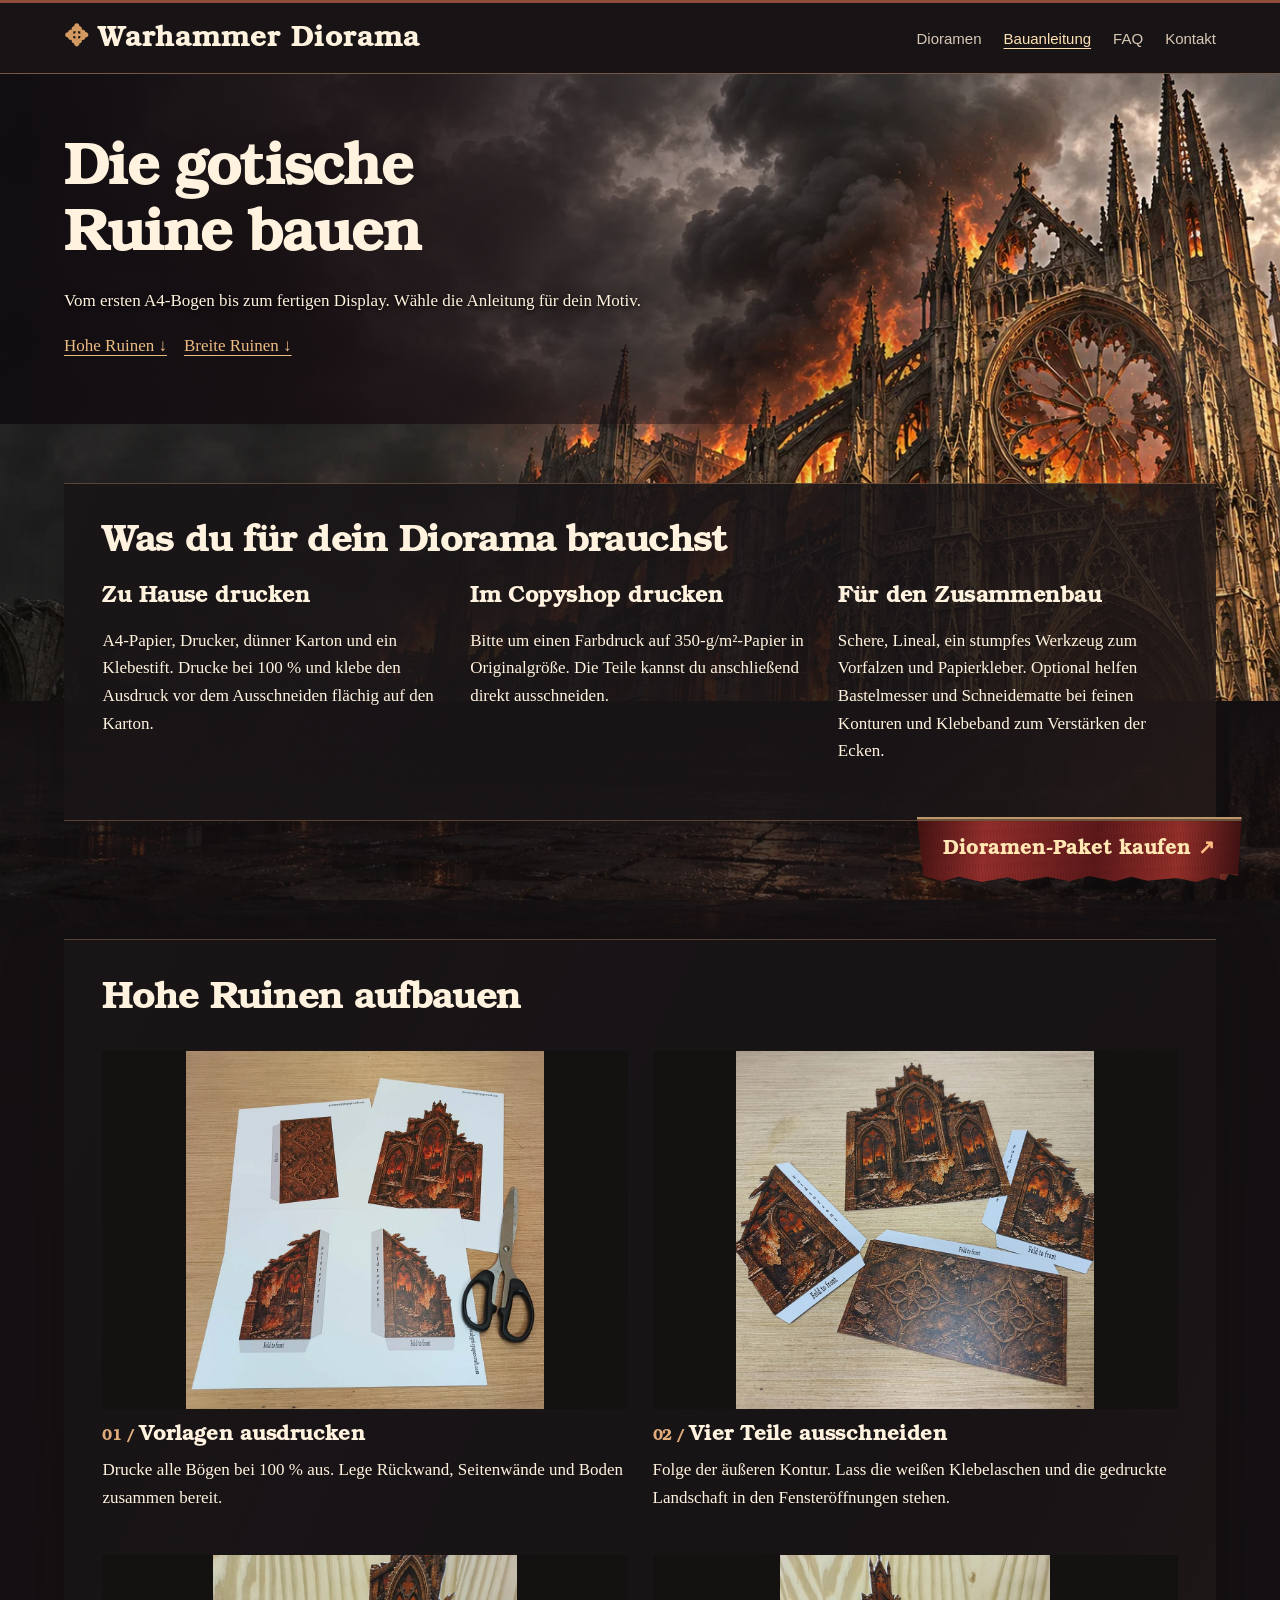
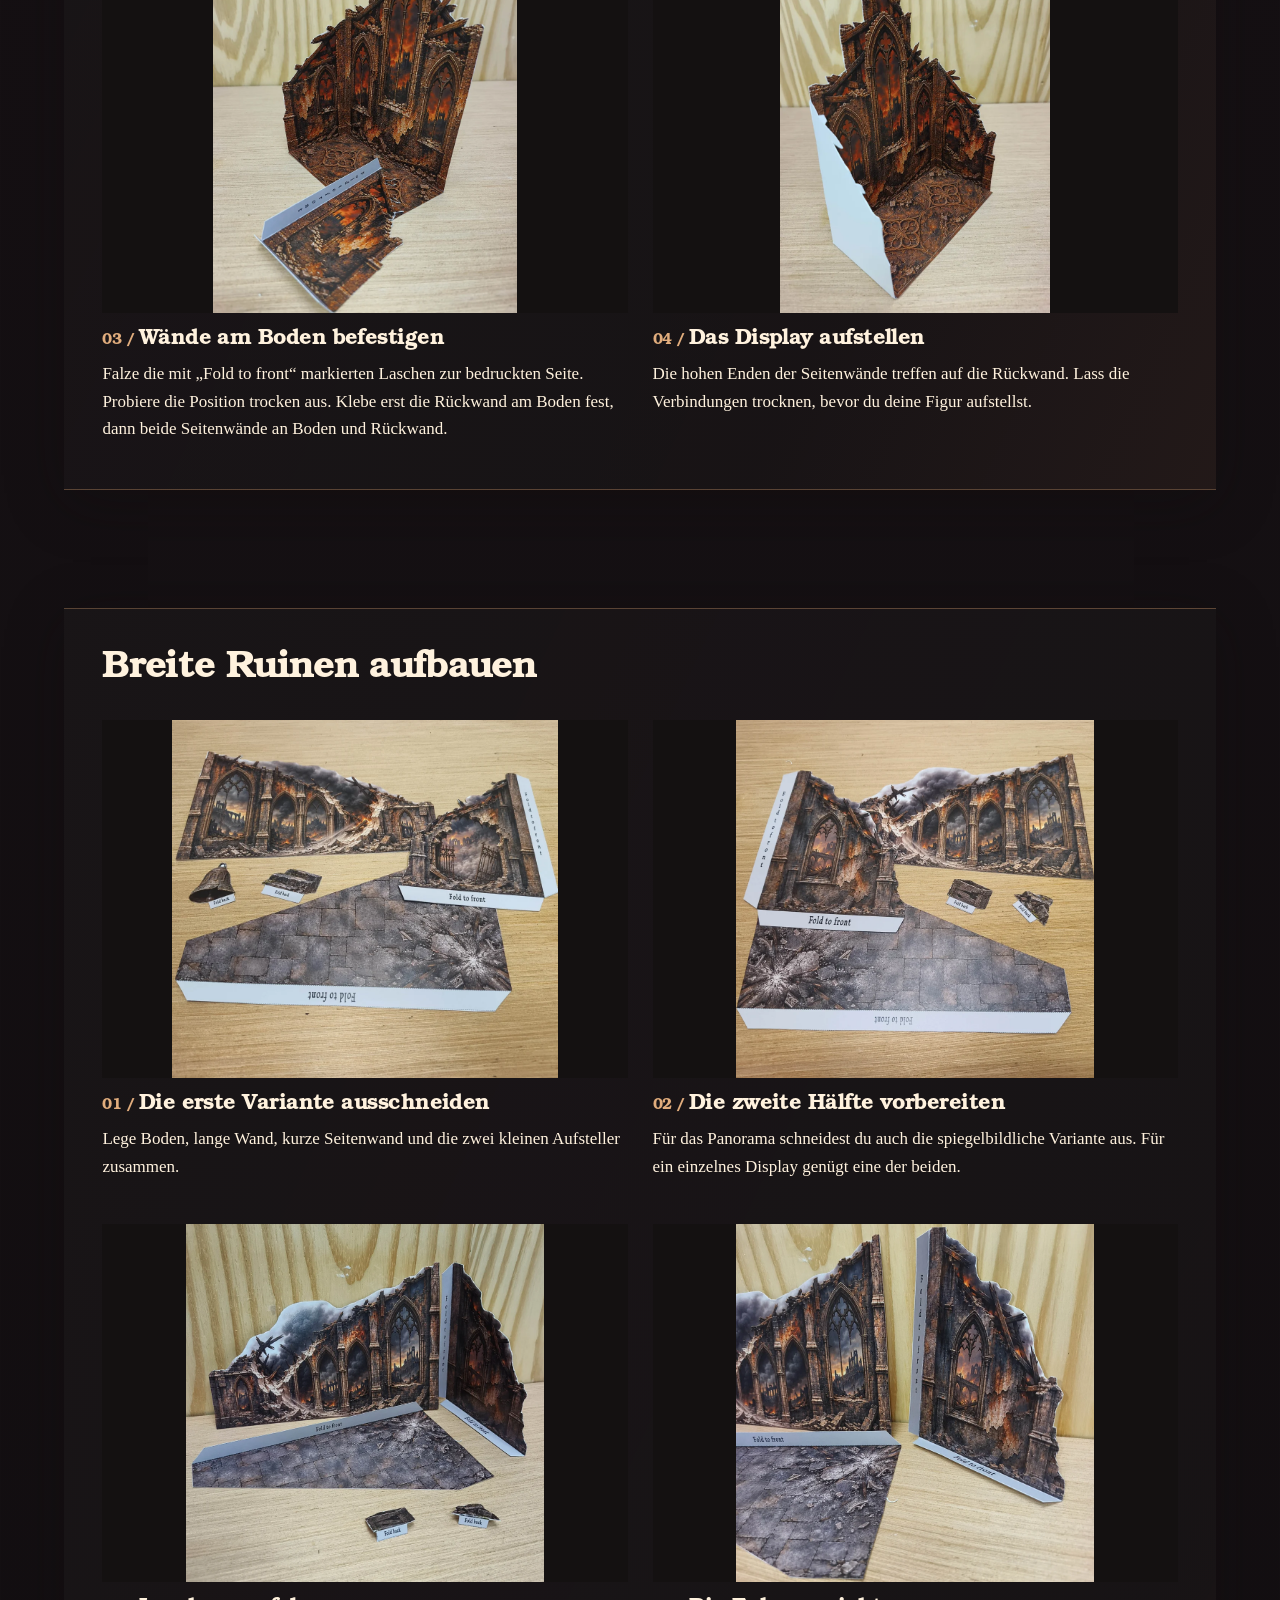
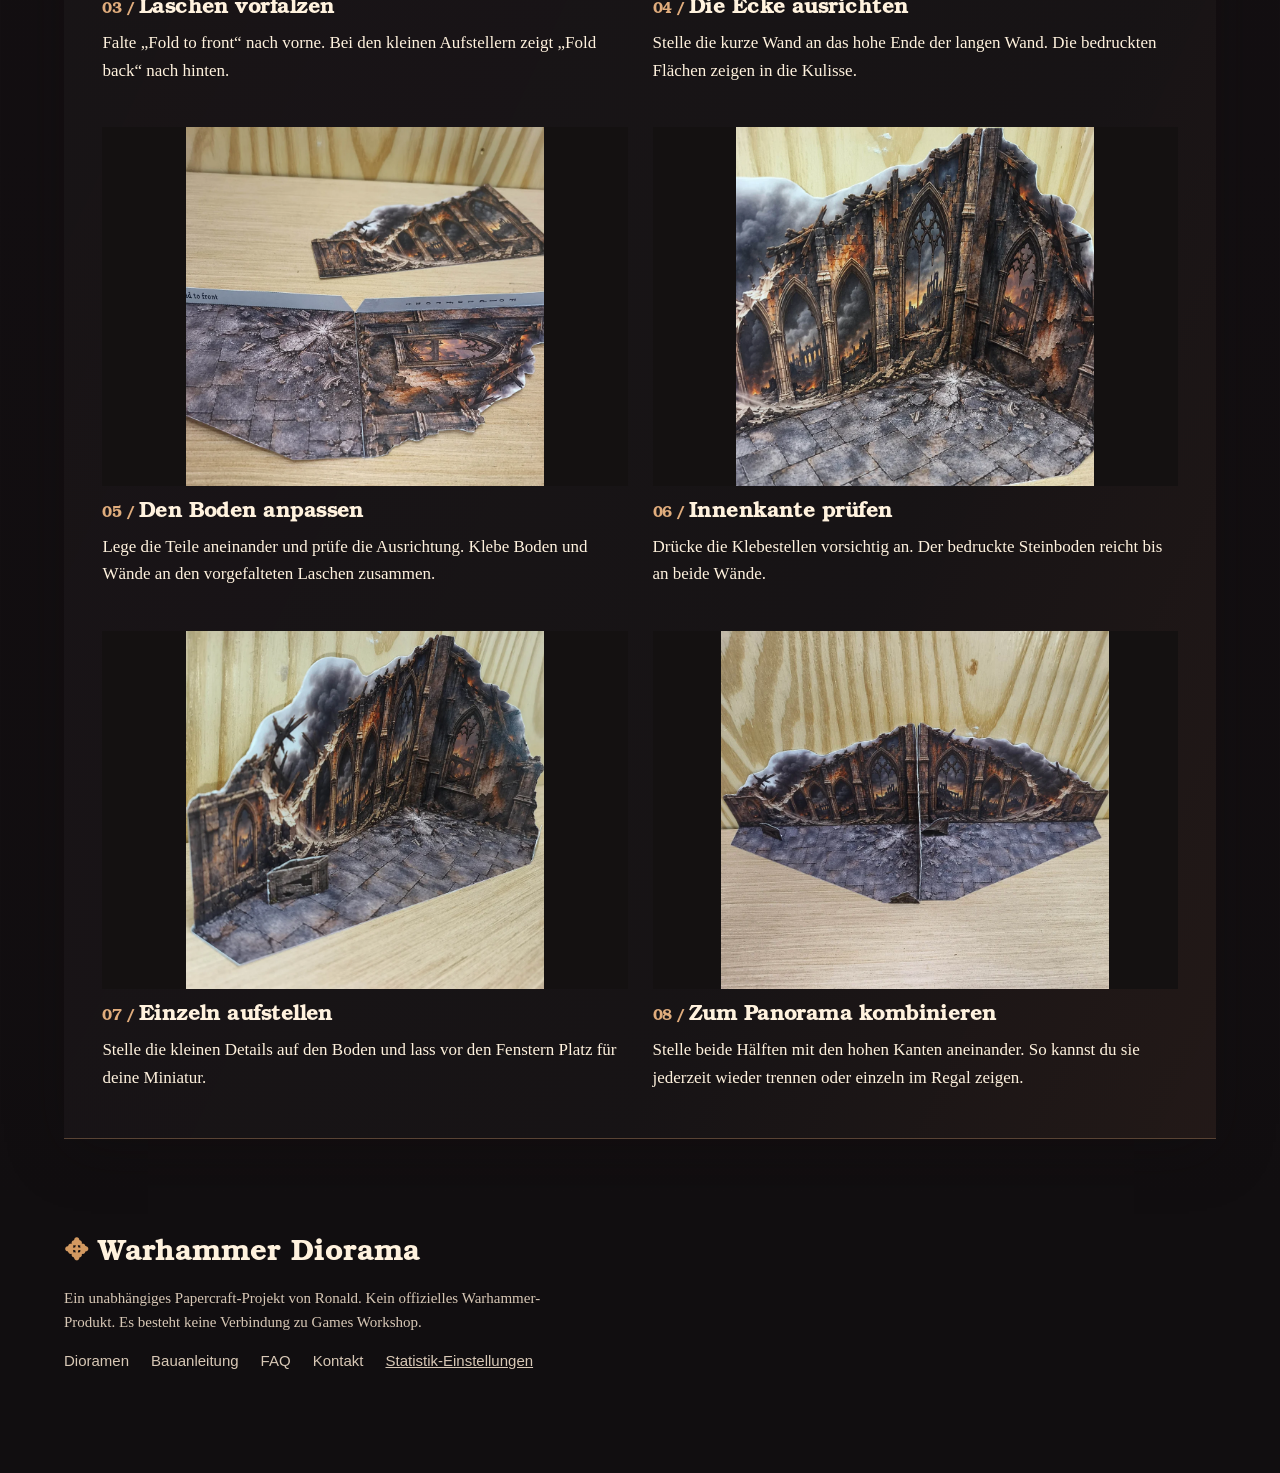
==== diorama-zum-ausdrucken/index.html @ 9a76b2b9 "Add files via upload" ====
<!doctype html><html lang="de"><head><meta charset="utf-8"><meta name="viewport" content="width=device-width, initial-scale=1"><title>Diorama zum Ausdrucken – Bauanleitung für gotische Ruinen</title><meta name="description" content="Mit Fotos vom A4-Ausdruck zur fertigen gotischen Papierkulisse."><meta name="theme-color" content="#171213"><link rel="icon" href="../assets/rose.svg"><link rel="stylesheet" href="../assets/style.css"><script src="../assets/site.js" defer></script></head><body><a class="skip" href="#inhalt">Zum Inhalt</a><header><div class="bar"><a class="brand" href="../index.html"><span class="sigil" aria-hidden="true">✥</span> Warhammer Diorama</a><nav aria-label="Hauptnavigation"><a href="../index.html" >Dioramen</a><a href="../diorama-zum-ausdrucken/index.html" aria-current="page">Bauanleitung</a><a href="../faq.html" >FAQ</a><a href="../kontakt.html" >Kontakt</a></nav></div></header><main id="inhalt"><section class="hero sub"><div class="inner"><div class="lead"><h1>Die gotische Ruine bauen</h1><p>Vom ersten A4-Bogen bis zum fertigen Display. Wähle die Anleitung für dein Motiv.</p><a href="#hoch">Hohe Ruinen ↓</a>　<a href="#breit">Breite Ruinen ↓</a></div></div></section><section class="zone nave" data-depth><div class="inner"><h2>Was du für dein Diorama brauchst</h2><div class="materials"><div><h3>Zu Hause drucken</h3><p>A4-Papier, Drucker, dünner Karton und ein Klebestift. Drucke bei 100 % und klebe den Ausdruck vor dem Ausschneiden flächig auf den Karton.</p></div><div><h3>Im Copyshop drucken</h3><p>Bitte um einen Farbdruck auf 350-g/m²-Papier in Originalgröße. Die Teile kannst du anschließend direkt ausschneiden.</p></div><div><h3>Für den Zusammenbau</h3><p>Schere, Lineal, ein stumpfes Werkzeug zum Vorfalzen und Papierkleber. Optional helfen Bastelmesser und Schneidematte bei feinen Konturen und Klebeband zum Verstärken der Ecken.</p></div></div></div></section><section class="zone stone"><div class="inner"><div id="hoch"><h2>Hohe Ruinen aufbauen</h2><ol class="steps"><li><figure><img class="" loading="lazy" decoding="async" width="1000" height="1000" src="../assets/hoch-1.webp" alt="A4-Bögen mit drei Wandteilen, Boden und Schere"><figcaption><h3>Vorlagen ausdrucken</h3><p>Drucke alle Bögen bei 100 % aus. Lege Rückwand, Seitenwände und Boden zusammen bereit.</p></figcaption></figure></li><li><figure><img class="" loading="lazy" decoding="async" width="1000" height="1000" src="../assets/hoch-2.webp" alt="Ausgeschnittene Rückwand, zwei Seitenwände und Boden mit Laschen"><figcaption><h3>Vier Teile ausschneiden</h3><p>Folge der äußeren Kontur. Lass die weißen Klebelaschen und die gedruckte Landschaft in den Fensteröffnungen stehen.</p></figcaption></figure></li><li><figure><img class="" loading="lazy" decoding="async" width="850" height="1000" src="../assets/hoch-3.webp" alt="Erste Seitenwand steht, die zweite liegt mit gefalteter Lasche bereit"><figcaption><h3>Wände am Boden befestigen</h3><p>Falze die mit „Fold to front“ markierten Laschen zur bedruckten Seite. Probiere die Position trocken aus. Klebe erst die Rückwand am Boden fest, dann beide Seitenwände an Boden und Rückwand.</p></figcaption></figure></li><li><figure><img class="" loading="lazy" decoding="async" width="752" height="1000" src="../assets/hoch-4.webp" alt="Fertige Kathedralruine mit zwei Seitenwänden und gemustertem Boden"><figcaption><h3>Das Display aufstellen</h3><p>Die hohen Enden der Seitenwände treffen auf die Rückwand. Lass die Verbindungen trocknen, bevor du deine Figur aufstellst.</p></figcaption></figure></li></ol></div></div></section><section class="zone crypt"><div class="inner"><div id="breit"><h2>Breite Ruinen aufbauen</h2><ol class="steps"><li><figure><img class="" loading="lazy" decoding="async" width="1020" height="948" src="../assets/panorama-1.webp" alt="Ausgeschnittene Teile mit Glocke und Trümmerstück"><figcaption><h3>Die erste Variante ausschneiden</h3><p>Lege Boden, lange Wand, kurze Seitenwand und die zwei kleinen Aufsteller zusammen.</p></figcaption></figure></li><li><figure><img class="" loading="lazy" decoding="async" width="1000" height="1000" src="../assets/panorama-2.webp" alt="Spiegelbildliche Wandteile mit Kiste und Schutt"><figcaption><h3>Die zweite Hälfte vorbereiten</h3><p>Für das Panorama schneidest du auch die spiegelbildliche Variante aus. Für ein einzelnes Display genügt eine der beiden.</p></figcaption></figure></li><li><figure><img class="" loading="lazy" decoding="async" width="1000" height="1000" src="../assets/panorama-3.webp" alt="Ausgelegte Teile mit gefalteten Laschen"><figcaption><h3>Laschen vorfalzen</h3><p>Falte „Fold to front“ nach vorne. Bei den kleinen Aufstellern zeigt „Fold back“ nach hinten.</p></figcaption></figure></li><li><figure><img class="" loading="lazy" decoding="async" width="1000" height="1000" src="../assets/panorama-4.webp" alt="Seitenwand mit seitlicher und unterer Klebelasche"><figcaption><h3>Die Ecke ausrichten</h3><p>Stelle die kurze Wand an das hohe Ende der langen Wand. Die bedruckten Flächen zeigen in die Kulisse.</p></figcaption></figure></li><li><figure><img class="" loading="lazy" decoding="async" width="1000" height="1000" src="../assets/panorama-5.webp" alt="Boden und Wand flach mit vorgefalteten Klebelaschen"><figcaption><h3>Den Boden anpassen</h3><p>Lege die Teile aneinander und prüfe die Ausrichtung. Klebe Boden und Wände an den vorgefalteten Laschen zusammen.</p></figcaption></figure></li><li><figure><img class="" loading="lazy" decoding="async" width="1000" height="1000" src="../assets/panorama-6.webp" alt="Detailansicht der verklebten Innenecke"><figcaption><h3>Innenkante prüfen</h3><p>Drücke die Klebestellen vorsichtig an. Der bedruckte Steinboden reicht bis an beide Wände.</p></figcaption></figure></li><li><figure><img class="" loading="lazy" decoding="async" width="1000" height="1000" src="../assets/panorama-7.webp" alt="Einzelne breite Ruine mit Kiste im Vordergrund"><figcaption><h3>Einzeln aufstellen</h3><p>Stelle die kleinen Details auf den Boden und lass vor den Fenstern Platz für deine Miniatur.</p></figcaption></figure></li><li><figure><img class="" loading="lazy" decoding="async" width="1020" height="944" src="../assets/panorama-8.webp" alt="Zwei breite Hälften bilden ein durchgehendes Panorama"><figcaption><h3>Zum Panorama kombinieren</h3><p>Stelle beide Hälften mit den hohen Kanten aneinander. So kannst du sie jederzeit wieder trennen oder einzeln im Regal zeigen.</p></figcaption></figure></li></ol></div></div></section></main><footer><div class="inner"><div class="footername"><span class="sigil" aria-hidden="true">✥</span> Warhammer Diorama</div><p>Ein unabhängiges Papercraft-Projekt von Ronald. Kein offizielles Warhammer-Produkt. Es besteht keine Verbindung zu Games Workshop.</p><nav aria-label="Service"><a href="../index.html" >Dioramen</a><a href="../diorama-zum-ausdrucken/index.html" aria-current="page">Bauanleitung</a><a href="../faq.html" >FAQ</a><a href="../kontakt.html" >Kontakt</a><button type="button" data-consent-open>Statistik-Einstellungen</button></nav></div></footer><a class="pennant" href="../index.html#paket">Dioramen-Paket kaufen <span aria-hidden="true">↗</span></a><dialog id="consent"><h2>Statistik-Einstellungen</h2><p>Darf Google Analytics Seitenaufrufe und Klicks messen? Du kannst deine Wahl jederzeit ändern.</p><button data-choice="no">Ablehnen</button> <button data-choice="yes">Statistik erlauben</button></dialog></body></html>
---- assets/style.css ----
@font-face{font-family:Bookman;src:url(bookman.woff) format("woff");font-weight:600;font-display:swap}
:root{color-scheme:dark;--ink:#fff2de;--muted:#d8c8b6;--gold:#ebbc82;--line:#8d664c}
*{box-sizing:border-box}html{background:#100e0e;scroll-padding:24px}body{margin:0;background:#100e0e;color:var(--ink);font:17px/1.63 Georgia,serif}p{max-width:68ch}a{color:var(--gold);text-underline-offset:4px}button,input,textarea,select{font:inherit}button,summary,select{cursor:pointer}a:focus-visible,button:focus-visible,summary:focus-visible,input:focus-visible,textarea:focus-visible,select:focus-visible{outline:3px solid #ffd5a2;outline-offset:3px}.skip{position:absolute;left:-200vw}.skip:focus{z-index:20;left:8px;background:black}header{background:#181415;border-top:3px solid #8d4d39;border-bottom:1px solid #775844}.bar,.inner{width:min(1280px,90%);margin:auto}.bar{min-height:70px;display:flex;align-items:center;justify-content:space-between;gap:10px}.brand,.footername{font:600 clamp(20px,2.3vw,30px) Bookman,Georgia,serif;color:var(--ink);text-decoration:none}.sigil{color:#d29961}.bar nav,footer nav{display:flex;flex-wrap:wrap;gap:22px}.bar nav a,footer nav a,footer nav button{font:15px/1.4 Arial,sans-serif;text-decoration:none;color:var(--muted)}.bar nav a[aria-current],nav a:hover{color:#ffe0b3;text-decoration:underline}
main{position:relative;isolation:isolate;background:#151013}main:before,main:after{content:"";position:absolute;pointer-events:none;z-index:-1;inset:0}main:before{background:linear-gradient(0deg,#141012 0%,transparent 20%),url(kathedrale.webp) 65% top/cover;bottom:auto;height:clamp(720px,68vw,1080px)}main:after{top:clamp(560px,49vw,805px);background:linear-gradient(#141012,transparent 16%,#110e10b8 95%,#110e10),url(gewoelbe.webp) 68% center/cover}
.hero{min-height:clamp(590px,48vw,760px);display:grid;align-items:center;background:linear-gradient(90deg,#100c10ed 2%,#180e12c9 31%,#1a101360 55%,transparent 78%)}.hero .inner{padding:64px 0}.hero.sub{min-height:330px}.lead{max-width:min(625px,58%)}.lead p{font-size:clamp(17px,1.3vw,20px);text-shadow:0 1px 4px black}
h1,h2,h3{font-family:Bookman,Georgia,serif;font-weight:600;text-wrap:balance;line-height:1.1;margin:0}h1{font-size:clamp(43px,4.7vw,76px);letter-spacing:-.052em;overflow-wrap:break-word}h2{font-size:clamp(31px,3vw,48px);letter-spacing:-.043em}h3{font-size:clamp(21px,1.7vw,27px);letter-spacing:-.025em}.lead h2{font:italic clamp(21px,1.8vw,28px)/1.3 Georgia,serif;color:#ffd2a2;margin:18px 0}.action{display:inline-flex;gap:22px;align-items:center;padding:10px 17px;margin:6px 0;border:1px solid #a17752;background:#302121;color:#ffddae;text-decoration:none;font:600 16px/1.45 Georgia,serif}.action:hover{background:#50302b}
.zone{padding:clamp(30px,4.6vw,72px) 0}.zone>.inner{padding:clamp(20px,3vw,45px);border-block:1px solid #936d4f88;background:linear-gradient(115deg,#191517f2,#181416de 72%,#251b19d9);box-shadow:0 12px 55px #100c0c50}.group{margin-top:25px}.group p,.measure{color:#e7c49c;font:14px/1.5 Arial,sans-serif}.group p{margin:6px 0 10px}.tiles{display:grid;grid-template-columns:repeat(3,1fr);gap:12px}.tile{display:flex;align-items:center;gap:12px;border:1px solid #92705780;background:#251e1b;color:var(--ink);text-decoration:none;padding:5px 12px 5px 5px;font:600 clamp(15px,1.2vw,19px)/1.25 Bookman,Georgia,serif}.tile img{width:68px;height:65px;object-fit:contain;background:#151112}.tile b{margin-left:auto;color:var(--gold)}.tile:hover{border-color:#deb281;background:#372723}.view{display:none}.view:target{display:block}.viewbox{position:relative;margin-top:18px;border:1px solid var(--line);background:#1c1718;padding:18px;display:grid;grid-template-columns:minmax(0,1fr) 1fr;align-items:center;gap:25px}.viewbox img,.feature img,.steps img{display:block;width:100%;height:auto}.viewbox img{max-height:62vh;object-fit:contain}.close{position:absolute;right:8px;top:8px;color:white;background:#231a19;font:26px/1 Arial;padding:3px 9px;text-decoration:none}.feature{display:grid;grid-template-columns:.9fr 1fr;gap:clamp(25px,4vw,65px);align-items:center}.note,.fine,small{font-size:15px;color:var(--muted)}.note{border-left:2px solid var(--line);padding-left:15px}.materials{display:grid;grid-template-columns:repeat(3,1fr);gap:28px;margin-top:20px}.materials h3{font-size:23px}.package{max-width:700px}.package small{display:block}.steps{list-style:none;margin:30px 0 0;padding:0;counter-reset:step;display:grid;grid-template-columns:1fr 1fr;gap:35px 25px}.steps li{counter-increment:step}.steps figure{margin:0}.steps img{height:clamp(205px,28vw,410px);object-fit:contain;background:#141111}.steps h3{margin-top:15px}.steps h3:before{content:counter(step,decimal-leading-zero) " / ";color:#e1ad7d;font-size:.7em}.steps p{margin:8px 0}.reading,form{max-width:760px;margin:auto}.reading details{border-bottom:1px solid #79614e;padding:17px 0}.reading summary{font:600 20px/1.4 Georgia,serif}form label{display:block;margin-top:14px}input:not([type=checkbox]),select,textarea{display:block;width:100%;background:#181516;border:1px solid #80654e;color:var(--ink);padding:9px 12px;margin-top:4px}textarea{resize:vertical}footer{background:#110e10;padding:35px 0 102px;color:var(--muted)}footer p{font-size:15px}footer nav button{border:none;background:none;padding:0;text-decoration:underline}
.pennant{position:fixed;bottom:16px;right:3vw;z-index:6;padding:14.4px 26.4px 21.6px;color:#ffe6b2;text-decoration:none;font:600 20.4px Bookman,Georgia,serif;border-top:4px ridge #bd966c;background:repeating-linear-gradient(85deg,transparent 0 2px,#16050825 3px),linear-gradient(95deg,#411211,#922e2b 21%,#5b1819 55%,#932f29 80%,#390f11);clip-path:polygon(0 0,100% 0,99% 88%,96% 85%,95% 95%,91% 90%,86% 97%,80% 91%,71% 95%,66% 89%,61% 96%,53% 88%,47% 96%,40% 89%,32% 96%,28% 90%,20% 97%,13% 89%,8% 96%,2% 88%)}.pennant span{color:#ffbe81}.pennant:hover{filter:brightness(1.18)}.embers{position:fixed;inset:0;z-index:3;pointer-events:none;overflow:hidden}.embers i{position:absolute;left:var(--x);bottom:var(--y);width:3px;height:4px;border-radius:70%;background:#ffc38c;box-shadow:0 0 6px #ff7b3f;opacity:0;animation:rise var(--t) var(--d) linear infinite}@keyframes rise{10%{opacity:.75}95%{opacity:0;transform:translate(31px,-144px)}}dialog{max-width:min(480px,90vw);background:#231b1c;color:var(--ink);border:1px solid var(--line);padding:25px}dialog::backdrop{background:#0c090ab0}dialog button{padding:8px;background:#42292a;color:var(--ink);border:1px solid var(--line)}
@media(max-width:800px){.tiles{grid-template-columns:1fr}.materials{grid-template-columns:1fr;gap:10px}.feature{grid-template-columns:1fr}.feature img{max-height:380px;object-fit:contain}.group{margin-top:22px}.tile img{height:55px;width:65px}.bar{flex-wrap:wrap;padding:12px 0}.bar nav{gap:12px}.lead{max-width:72%}}
@media(max-width:580px){.bar{display:grid;gap:8px}.bar nav{justify-content:space-between}.bar nav a{font-size:14px}.inner,.bar{width:92%}main:before{height:510px;background-size:cover;background-position:72% top}main:after{top:480px}.hero{min-height:0;background:linear-gradient(0deg,#151013 3%,#151013f0 52%,transparent 90%)}.hero .inner{padding:188px 0 25px}.hero.sub .inner{padding:118px 0 22px}.lead{max-width:100%}h1{font-size:clamp(36px,9vw,48px)}.lead h2{font-size:20px}.zone{padding:22px 0}.zone>.inner{padding:20px 16px}.steps,.viewbox{grid-template-columns:1fr}.steps img{height:auto;max-height:480px}.pennant{right:auto;left:50%;transform:translateX(-50%);white-space:nowrap;bottom:max(8px,env(safe-area-inset-bottom));font-size:18px}.viewbox{gap:14px}.viewbox img{max-height:45vh}}
@media(prefers-reduced-motion:reduce){.embers{display:none}}
main:after{background-size:auto,cover;background-position:center,68% center;background-attachment:scroll,fixed}
html.js main:not(.below):after{background:#151013}
.viewbox details{margin:10px 0}.viewbox details img{margin:10px 0}
.pennant:after{content:"";position:absolute;bottom:1px;right:0;width:22px;height:9px;background:linear-gradient(135deg,#773126,#32150e);transform-origin:top;animation:fold 4s ease-in-out infinite alternate}
@keyframes fold{to{transform:skewX(-12deg) scaleY(.8)}}
@media(max-width:800px){main:after{background-attachment:scroll;background-size:auto,auto 100vh;background-repeat:no-repeat,repeat-y}}
@media(prefers-reduced-motion:reduce){.pennant:after{animation:none}}

@media(prefers-reduced-motion:no-preference){
 .embers:before{content:"";position:absolute;right:-3%;top:21%;width:min(22vw,300px);height:30vh;pointer-events:none;background:radial-gradient(ellipse at 60% 60%,#b8a49a22,transparent 66%);animation:smoke-drift 9s ease-in-out infinite alternate}
 @keyframes smoke-drift{from{opacity:.3;transform:translate(0,12px)}to{opacity:.8;transform:translate(-12px,-36px)}}
}
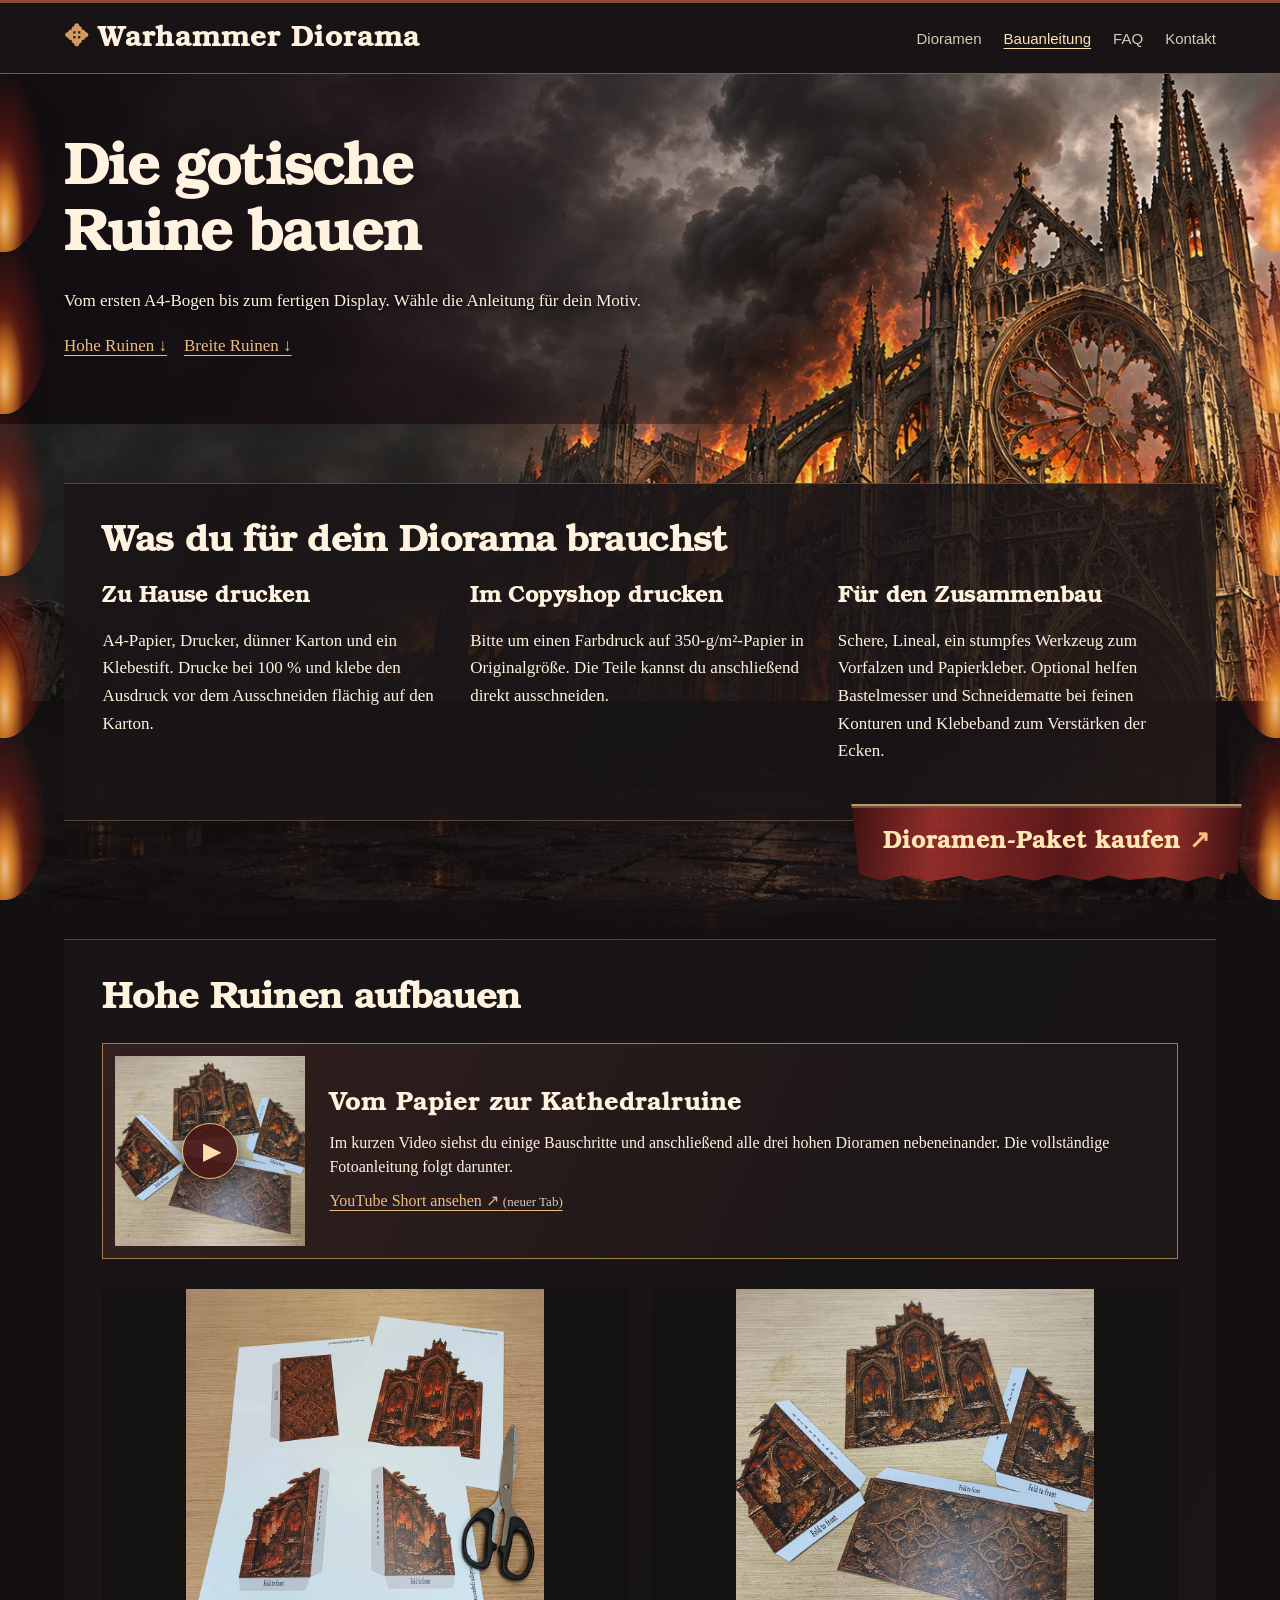
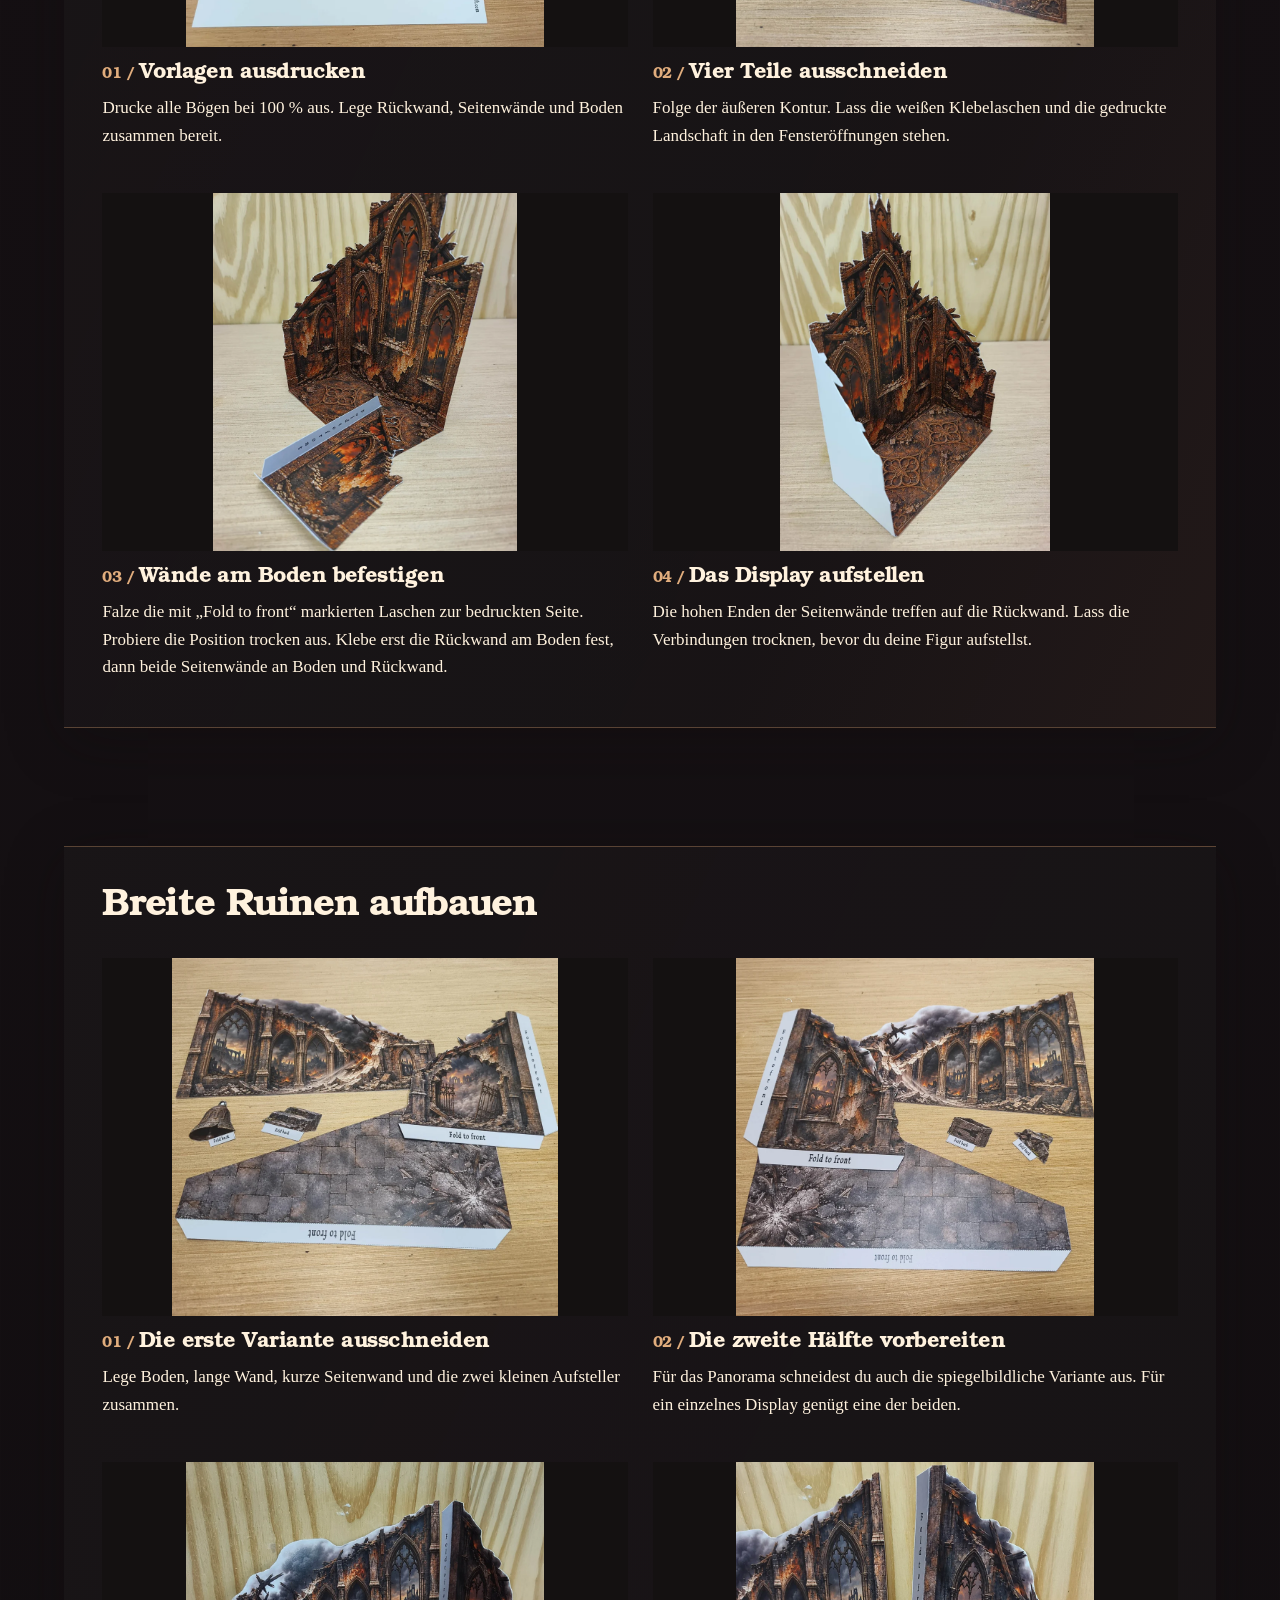
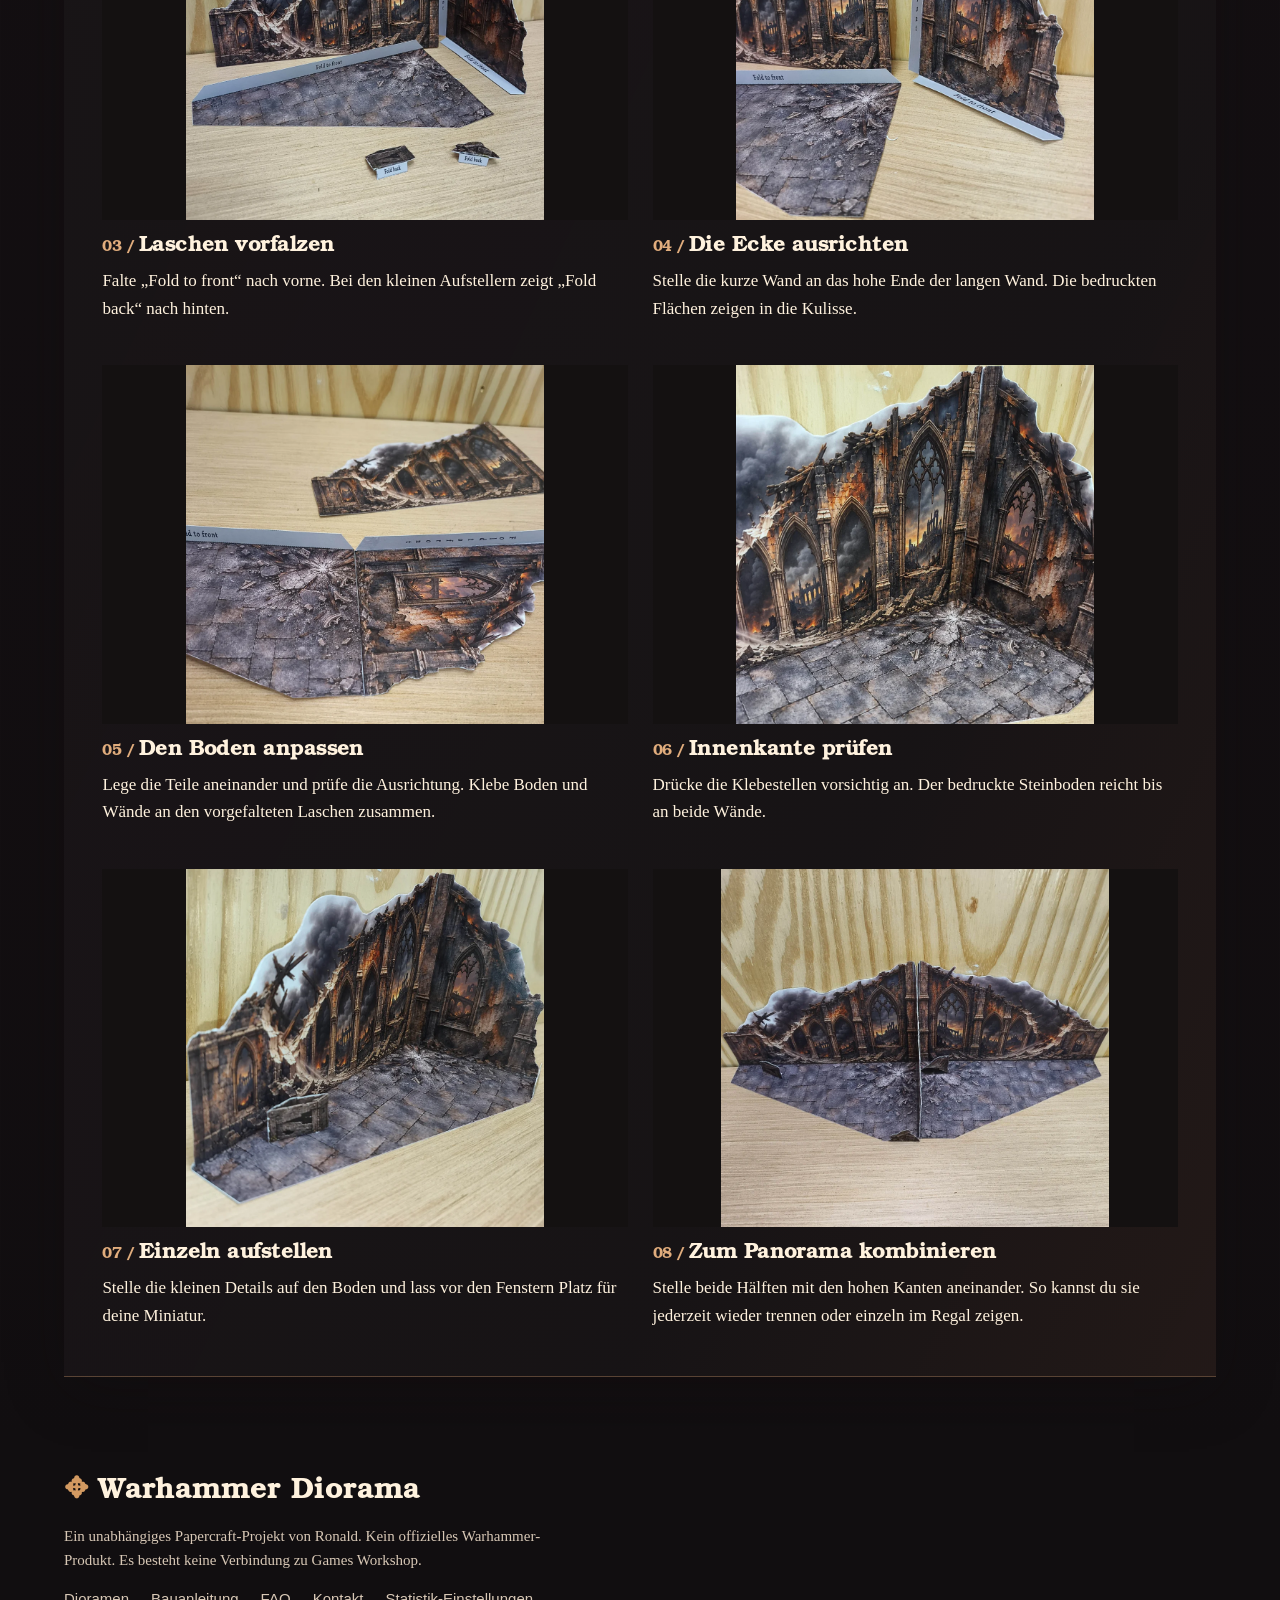
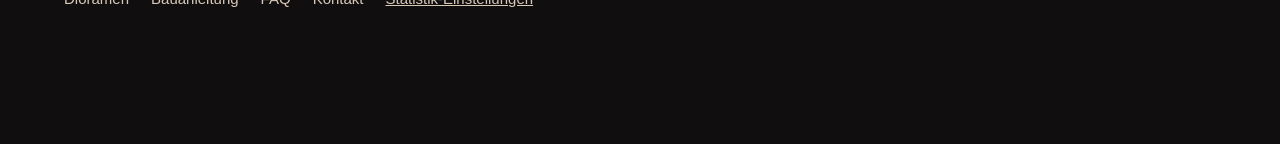
==== commit df2070c3: "Add files via upload" ====
--- a/diorama-zum-ausdrucken/index.html
+++ b/diorama-zum-ausdrucken/index.html
@@ -1 +1,4 @@
-<!doctype html><html lang="de"><head><meta charset="utf-8"><meta name="viewport" content="width=device-width, initial-scale=1"><title>Diorama zum Ausdrucken – Bauanleitung für gotische Ruinen</title><meta name="description" content="Mit Fotos vom A4-Ausdruck zur fertigen gotischen Papierkulisse."><meta name="theme-color" content="#171213"><link rel="icon" href="../assets/rose.svg"><link rel="stylesheet" href="../assets/style.css"><script src="../assets/site.js" defer></script></head><body><a class="skip" href="#inhalt">Zum Inhalt</a><header><div class="bar"><a class="brand" href="../index.html"><span class="sigil" aria-hidden="true">✥</span> Warhammer Diorama</a><nav aria-label="Hauptnavigation"><a href="../index.html" >Dioramen</a><a href="../diorama-zum-ausdrucken/index.html" aria-current="page">Bauanleitung</a><a href="../faq.html" >FAQ</a><a href="../kontakt.html" >Kontakt</a></nav></div></header><main id="inhalt"><section class="hero sub"><div class="inner"><div class="lead"><h1>Die gotische Ruine bauen</h1><p>Vom ersten A4-Bogen bis zum fertigen Display. Wähle die Anleitung für dein Motiv.</p><a href="#hoch">Hohe Ruinen ↓</a>　<a href="#breit">Breite Ruinen ↓</a></div></div></section><section class="zone nave" data-depth><div class="inner"><h2>Was du für dein Diorama brauchst</h2><div class="materials"><div><h3>Zu Hause drucken</h3><p>A4-Papier, Drucker, dünner Karton und ein Klebestift. Drucke bei 100 % und klebe den Ausdruck vor dem Ausschneiden flächig auf den Karton.</p></div><div><h3>Im Copyshop drucken</h3><p>Bitte um einen Farbdruck auf 350-g/m²-Papier in Originalgröße. Die Teile kannst du anschließend direkt ausschneiden.</p></div><div><h3>Für den Zusammenbau</h3><p>Schere, Lineal, ein stumpfes Werkzeug zum Vorfalzen und Papierkleber. Optional helfen Bastelmesser und Schneidematte bei feinen Konturen und Klebeband zum Verstärken der Ecken.</p></div></div></div></section><section class="zone stone"><div class="inner"><div id="hoch"><h2>Hohe Ruinen aufbauen</h2><ol class="steps"><li><figure><img class="" loading="lazy" decoding="async" width="1000" height="1000" src="../assets/hoch-1.webp" alt="A4-Bögen mit drei Wandteilen, Boden und Schere"><figcaption><h3>Vorlagen ausdrucken</h3><p>Drucke alle Bögen bei 100 % aus. Lege Rückwand, Seitenwände und Boden zusammen bereit.</p></figcaption></figure></li><li><figure><img class="" loading="lazy" decoding="async" width="1000" height="1000" src="../assets/hoch-2.webp" alt="Ausgeschnittene Rückwand, zwei Seitenwände und Boden mit Laschen"><figcaption><h3>Vier Teile ausschneiden</h3><p>Folge der äußeren Kontur. Lass die weißen Klebelaschen und die gedruckte Landschaft in den Fensteröffnungen stehen.</p></figcaption></figure></li><li><figure><img class="" loading="lazy" decoding="async" width="850" height="1000" src="../assets/hoch-3.webp" alt="Erste Seitenwand steht, die zweite liegt mit gefalteter Lasche bereit"><figcaption><h3>Wände am Boden befestigen</h3><p>Falze die mit „Fold to front“ markierten Laschen zur bedruckten Seite. Probiere die Position trocken aus. Klebe erst die Rückwand am Boden fest, dann beide Seitenwände an Boden und Rückwand.</p></figcaption></figure></li><li><figure><img class="" loading="lazy" decoding="async" width="752" height="1000" src="../assets/hoch-4.webp" alt="Fertige Kathedralruine mit zwei Seitenwänden und gemustertem Boden"><figcaption><h3>Das Display aufstellen</h3><p>Die hohen Enden der Seitenwände treffen auf die Rückwand. Lass die Verbindungen trocknen, bevor du deine Figur aufstellst.</p></figcaption></figure></li></ol></div></div></section><section class="zone crypt"><div class="inner"><div id="breit"><h2>Breite Ruinen aufbauen</h2><ol class="steps"><li><figure><img class="" loading="lazy" decoding="async" width="1020" height="948" src="../assets/panorama-1.webp" alt="Ausgeschnittene Teile mit Glocke und Trümmerstück"><figcaption><h3>Die erste Variante ausschneiden</h3><p>Lege Boden, lange Wand, kurze Seitenwand und die zwei kleinen Aufsteller zusammen.</p></figcaption></figure></li><li><figure><img class="" loading="lazy" decoding="async" width="1000" height="1000" src="../assets/panorama-2.webp" alt="Spiegelbildliche Wandteile mit Kiste und Schutt"><figcaption><h3>Die zweite Hälfte vorbereiten</h3><p>Für das Panorama schneidest du auch die spiegelbildliche Variante aus. Für ein einzelnes Display genügt eine der beiden.</p></figcaption></figure></li><li><figure><img class="" loading="lazy" decoding="async" width="1000" height="1000" src="../assets/panorama-3.webp" alt="Ausgelegte Teile mit gefalteten Laschen"><figcaption><h3>Laschen vorfalzen</h3><p>Falte „Fold to front“ nach vorne. Bei den kleinen Aufstellern zeigt „Fold back“ nach hinten.</p></figcaption></figure></li><li><figure><img class="" loading="lazy" decoding="async" width="1000" height="1000" src="../assets/panorama-4.webp" alt="Seitenwand mit seitlicher und unterer Klebelasche"><figcaption><h3>Die Ecke ausrichten</h3><p>Stelle die kurze Wand an das hohe Ende der langen Wand. Die bedruckten Flächen zeigen in die Kulisse.</p></figcaption></figure></li><li><figure><img class="" loading="lazy" decoding="async" width="1000" height="1000" src="../assets/panorama-5.webp" alt="Boden und Wand flach mit vorgefalteten Klebelaschen"><figcaption><h3>Den Boden anpassen</h3><p>Lege die Teile aneinander und prüfe die Ausrichtung. Klebe Boden und Wände an den vorgefalteten Laschen zusammen.</p></figcaption></figure></li><li><figure><img class="" loading="lazy" decoding="async" width="1000" height="1000" src="../assets/panorama-6.webp" alt="Detailansicht der verklebten Innenecke"><figcaption><h3>Innenkante prüfen</h3><p>Drücke die Klebestellen vorsichtig an. Der bedruckte Steinboden reicht bis an beide Wände.</p></figcaption></figure></li><li><figure><img class="" loading="lazy" decoding="async" width="1000" height="1000" src="../assets/panorama-7.webp" alt="Einzelne breite Ruine mit Kiste im Vordergrund"><figcaption><h3>Einzeln aufstellen</h3><p>Stelle die kleinen Details auf den Boden und lass vor den Fenstern Platz für deine Miniatur.</p></figcaption></figure></li><li><figure><img class="" loading="lazy" decoding="async" width="1020" height="944" src="../assets/panorama-8.webp" alt="Zwei breite Hälften bilden ein durchgehendes Panorama"><figcaption><h3>Zum Panorama kombinieren</h3><p>Stelle beide Hälften mit den hohen Kanten aneinander. So kannst du sie jederzeit wieder trennen oder einzeln im Regal zeigen.</p></figcaption></figure></li></ol></div></div></section></main><footer><div class="inner"><div class="footername"><span class="sigil" aria-hidden="true">✥</span> Warhammer Diorama</div><p>Ein unabhängiges Papercraft-Projekt von Ronald. Kein offizielles Warhammer-Produkt. Es besteht keine Verbindung zu Games Workshop.</p><nav aria-label="Service"><a href="../index.html" >Dioramen</a><a href="../diorama-zum-ausdrucken/index.html" aria-current="page">Bauanleitung</a><a href="../faq.html" >FAQ</a><a href="../kontakt.html" >Kontakt</a><button type="button" data-consent-open>Statistik-Einstellungen</button></nav></div></footer><a class="pennant" href="../index.html#paket">Dioramen-Paket kaufen <span aria-hidden="true">↗</span></a><dialog id="consent"><h2>Statistik-Einstellungen</h2><p>Darf Google Analytics Seitenaufrufe und Klicks messen? Du kannst deine Wahl jederzeit ändern.</p><button data-choice="no">Ablehnen</button> <button data-choice="yes">Statistik erlauben</button></dialog></body></html>+<!doctype html><html lang="de"><head><meta charset="utf-8"><meta name="viewport" content="width=device-width, initial-scale=1"><title>Diorama zum Ausdrucken – Bauanleitung für gotische Ruinen</title><meta name="description" content="Mit Fotos vom A4-Ausdruck zur fertigen gotischen Papierkulisse."><meta name="theme-color" content="#171213"><link rel="icon" href="../assets/rose.svg"><link rel="stylesheet" href="../assets/style.css"><script src="../assets/site.js" defer></script></head><body><a class="skip" href="#inhalt">Zum Inhalt</a><header><div class="bar"><a class="brand" href="../index.html"><span class="sigil" aria-hidden="true">✥</span> Warhammer Diorama</a><nav aria-label="Hauptnavigation"><a href="../index.html" >Dioramen</a><a href="../diorama-zum-ausdrucken/index.html" aria-current="page">Bauanleitung</a><a href="../faq.html" >FAQ</a><a href="../kontakt.html" >Kontakt</a></nav></div></header><main id="inhalt"><section class="hero sub"><div class="inner"><div class="lead"><h1>Die gotische Ruine bauen</h1><p>Vom ersten A4-Bogen bis zum fertigen Display. Wähle die Anleitung für dein Motiv.</p><a href="#hoch">Hohe Ruinen ↓</a>　<a href="#breit">Breite Ruinen ↓</a></div></div></section><section class="zone nave" data-depth><div class="inner"><h2>Was du für dein Diorama brauchst</h2><div class="materials"><div><h3>Zu Hause drucken</h3><p>A4-Papier, Drucker, dünner Karton und ein Klebestift. Drucke bei 100 % und klebe den Ausdruck vor dem Ausschneiden flächig auf den Karton.</p></div><div><h3>Im Copyshop drucken</h3><p>Bitte um einen Farbdruck auf 350-g/m²-Papier in Originalgröße. Die Teile kannst du anschließend direkt ausschneiden.</p></div><div><h3>Für den Zusammenbau</h3><p>Schere, Lineal, ein stumpfes Werkzeug zum Vorfalzen und Papierkleber. Optional helfen Bastelmesser und Schneidematte bei feinen Konturen und Klebeband zum Verstärken der Ecken.</p></div></div></div></section><section class="zone stone"><div class="inner"><div id="hoch"><h2>Hohe Ruinen aufbauen</h2><a class="video-card video-build" href="https://www.youtube.com/shorts/90LiwAqx7kA" target="_blank" rel="noopener noreferrer">
+  <span class="video-poster"><img src="../assets/hoch-2.webp" width="1000" height="1000" loading="lazy" decoding="async" alt="Ausgeschnittene Wände und Boden des hohen Dioramas vor dem Zusammenbau"><span class="video-play" aria-hidden="true">&#9654;&#65038;</span></span>
+  <span class="video-copy"><strong>Vom Papier zur Kathedralruine</strong><span>Im kurzen Video siehst du einige Bauschritte und anschließend alle drei hohen Dioramen nebeneinander. Die vollständige Fotoanleitung folgt darunter.</span><span class="video-platform">YouTube Short ansehen ↗ <small>(neuer Tab)</small></span></span>
+</a><ol class="steps"><li><figure><img class="" loading="lazy" decoding="async" width="1000" height="1000" src="../assets/hoch-1.webp" alt="A4-Bögen mit drei Wandteilen, Boden und Schere"><figcaption><h3>Vorlagen ausdrucken</h3><p>Drucke alle Bögen bei 100 % aus. Lege Rückwand, Seitenwände und Boden zusammen bereit.</p></figcaption></figure></li><li><figure><img class="" loading="lazy" decoding="async" width="1000" height="1000" src="../assets/hoch-2.webp" alt="Ausgeschnittene Rückwand, zwei Seitenwände und Boden mit Laschen"><figcaption><h3>Vier Teile ausschneiden</h3><p>Folge der äußeren Kontur. Lass die weißen Klebelaschen und die gedruckte Landschaft in den Fensteröffnungen stehen.</p></figcaption></figure></li><li><figure><img class="" loading="lazy" decoding="async" width="850" height="1000" src="../assets/hoch-3.webp" alt="Erste Seitenwand steht, die zweite liegt mit gefalteter Lasche bereit"><figcaption><h3>Wände am Boden befestigen</h3><p>Falze die mit „Fold to front“ markierten Laschen zur bedruckten Seite. Probiere die Position trocken aus. Klebe erst die Rückwand am Boden fest, dann beide Seitenwände an Boden und Rückwand.</p></figcaption></figure></li><li><figure><img class="" loading="lazy" decoding="async" width="752" height="1000" src="../assets/hoch-4.webp" alt="Fertige Kathedralruine mit zwei Seitenwänden und gemustertem Boden"><figcaption><h3>Das Display aufstellen</h3><p>Die hohen Enden der Seitenwände treffen auf die Rückwand. Lass die Verbindungen trocknen, bevor du deine Figur aufstellst.</p></figcaption></figure></li></ol></div></div></section><section class="zone crypt"><div class="inner"><div id="breit"><h2>Breite Ruinen aufbauen</h2><ol class="steps"><li><figure><img class="" loading="lazy" decoding="async" width="1020" height="948" src="../assets/panorama-1.webp" alt="Ausgeschnittene Teile mit Glocke und Trümmerstück"><figcaption><h3>Die erste Variante ausschneiden</h3><p>Lege Boden, lange Wand, kurze Seitenwand und die zwei kleinen Aufsteller zusammen.</p></figcaption></figure></li><li><figure><img class="" loading="lazy" decoding="async" width="1000" height="1000" src="../assets/panorama-2.webp" alt="Spiegelbildliche Wandteile mit Kiste und Schutt"><figcaption><h3>Die zweite Hälfte vorbereiten</h3><p>Für das Panorama schneidest du auch die spiegelbildliche Variante aus. Für ein einzelnes Display genügt eine der beiden.</p></figcaption></figure></li><li><figure><img class="" loading="lazy" decoding="async" width="1000" height="1000" src="../assets/panorama-3.webp" alt="Ausgelegte Teile mit gefalteten Laschen"><figcaption><h3>Laschen vorfalzen</h3><p>Falte „Fold to front“ nach vorne. Bei den kleinen Aufstellern zeigt „Fold back“ nach hinten.</p></figcaption></figure></li><li><figure><img class="" loading="lazy" decoding="async" width="1000" height="1000" src="../assets/panorama-4.webp" alt="Seitenwand mit seitlicher und unterer Klebelasche"><figcaption><h3>Die Ecke ausrichten</h3><p>Stelle die kurze Wand an das hohe Ende der langen Wand. Die bedruckten Flächen zeigen in die Kulisse.</p></figcaption></figure></li><li><figure><img class="" loading="lazy" decoding="async" width="1000" height="1000" src="../assets/panorama-5.webp" alt="Boden und Wand flach mit vorgefalteten Klebelaschen"><figcaption><h3>Den Boden anpassen</h3><p>Lege die Teile aneinander und prüfe die Ausrichtung. Klebe Boden und Wände an den vorgefalteten Laschen zusammen.</p></figcaption></figure></li><li><figure><img class="" loading="lazy" decoding="async" width="1000" height="1000" src="../assets/panorama-6.webp" alt="Detailansicht der verklebten Innenecke"><figcaption><h3>Innenkante prüfen</h3><p>Drücke die Klebestellen vorsichtig an. Der bedruckte Steinboden reicht bis an beide Wände.</p></figcaption></figure></li><li><figure><img class="" loading="lazy" decoding="async" width="1000" height="1000" src="../assets/panorama-7.webp" alt="Einzelne breite Ruine mit Kiste im Vordergrund"><figcaption><h3>Einzeln aufstellen</h3><p>Stelle die kleinen Details auf den Boden und lass vor den Fenstern Platz für deine Miniatur.</p></figcaption></figure></li><li><figure><img class="" loading="lazy" decoding="async" width="1020" height="944" src="../assets/panorama-8.webp" alt="Zwei breite Hälften bilden ein durchgehendes Panorama"><figcaption><h3>Zum Panorama kombinieren</h3><p>Stelle beide Hälften mit den hohen Kanten aneinander. So kannst du sie jederzeit wieder trennen oder einzeln im Regal zeigen.</p></figcaption></figure></li></ol></div></div></section></main><footer><div class="inner"><div class="footername"><span class="sigil" aria-hidden="true">✥</span> Warhammer Diorama</div><p>Ein unabhängiges Papercraft-Projekt von Ronald. Kein offizielles Warhammer-Produkt. Es besteht keine Verbindung zu Games Workshop.</p><nav aria-label="Service"><a href="../index.html" >Dioramen</a><a href="../diorama-zum-ausdrucken/index.html" aria-current="page">Bauanleitung</a><a href="../faq.html" >FAQ</a><a href="../kontakt.html" >Kontakt</a><button type="button" data-consent-open>Statistik-Einstellungen</button></nav></div></footer><a class="pennant" href="../index.html#paket">Dioramen-Paket kaufen <span aria-hidden="true">↗</span></a><dialog id="consent"><h2>Statistik-Einstellungen</h2><p>Darf Google Analytics Seitenaufrufe und Klicks messen? Du kannst deine Wahl jederzeit ändern.</p><button data-choice="no">Ablehnen</button> <button data-choice="yes">Statistik erlauben</button></dialog></body></html>
--- a/assets/style.css
+++ b/assets/style.css
@@ -5,9 +5,9 @@
 .hero{min-height:clamp(590px,48vw,760px);display:grid;align-items:center;background:linear-gradient(90deg,#100c10ed 2%,#180e12c9 31%,#1a101360 55%,transparent 78%)}.hero .inner{padding:64px 0}.hero.sub{min-height:330px}.lead{max-width:min(625px,58%)}.lead p{font-size:clamp(17px,1.3vw,20px);text-shadow:0 1px 4px black}
 h1,h2,h3{font-family:Bookman,Georgia,serif;font-weight:600;text-wrap:balance;line-height:1.1;margin:0}h1{font-size:clamp(43px,4.7vw,76px);letter-spacing:-.052em;overflow-wrap:break-word}h2{font-size:clamp(31px,3vw,48px);letter-spacing:-.043em}h3{font-size:clamp(21px,1.7vw,27px);letter-spacing:-.025em}.lead h2{font:italic clamp(21px,1.8vw,28px)/1.3 Georgia,serif;color:#ffd2a2;margin:18px 0}.action{display:inline-flex;gap:22px;align-items:center;padding:10px 17px;margin:6px 0;border:1px solid #a17752;background:#302121;color:#ffddae;text-decoration:none;font:600 16px/1.45 Georgia,serif}.action:hover{background:#50302b}
 .zone{padding:clamp(30px,4.6vw,72px) 0}.zone>.inner{padding:clamp(20px,3vw,45px);border-block:1px solid #936d4f88;background:linear-gradient(115deg,#191517f2,#181416de 72%,#251b19d9);box-shadow:0 12px 55px #100c0c50}.group{margin-top:25px}.group p,.measure{color:#e7c49c;font:14px/1.5 Arial,sans-serif}.group p{margin:6px 0 10px}.tiles{display:grid;grid-template-columns:repeat(3,1fr);gap:12px}.tile{display:flex;align-items:center;gap:12px;border:1px solid #92705780;background:#251e1b;color:var(--ink);text-decoration:none;padding:5px 12px 5px 5px;font:600 clamp(15px,1.2vw,19px)/1.25 Bookman,Georgia,serif}.tile img{width:68px;height:65px;object-fit:contain;background:#151112}.tile b{margin-left:auto;color:var(--gold)}.tile:hover{border-color:#deb281;background:#372723}.view{display:none}.view:target{display:block}.viewbox{position:relative;margin-top:18px;border:1px solid var(--line);background:#1c1718;padding:18px;display:grid;grid-template-columns:minmax(0,1fr) 1fr;align-items:center;gap:25px}.viewbox img,.feature img,.steps img{display:block;width:100%;height:auto}.viewbox img{max-height:62vh;object-fit:contain}.close{position:absolute;right:8px;top:8px;color:white;background:#231a19;font:26px/1 Arial;padding:3px 9px;text-decoration:none}.feature{display:grid;grid-template-columns:.9fr 1fr;gap:clamp(25px,4vw,65px);align-items:center}.note,.fine,small{font-size:15px;color:var(--muted)}.note{border-left:2px solid var(--line);padding-left:15px}.materials{display:grid;grid-template-columns:repeat(3,1fr);gap:28px;margin-top:20px}.materials h3{font-size:23px}.package{max-width:700px}.package small{display:block}.steps{list-style:none;margin:30px 0 0;padding:0;counter-reset:step;display:grid;grid-template-columns:1fr 1fr;gap:35px 25px}.steps li{counter-increment:step}.steps figure{margin:0}.steps img{height:clamp(205px,28vw,410px);object-fit:contain;background:#141111}.steps h3{margin-top:15px}.steps h3:before{content:counter(step,decimal-leading-zero) " / ";color:#e1ad7d;font-size:.7em}.steps p{margin:8px 0}.reading,form{max-width:760px;margin:auto}.reading details{border-bottom:1px solid #79614e;padding:17px 0}.reading summary{font:600 20px/1.4 Georgia,serif}form label{display:block;margin-top:14px}input:not([type=checkbox]),select,textarea{display:block;width:100%;background:#181516;border:1px solid #80654e;color:var(--ink);padding:9px 12px;margin-top:4px}textarea{resize:vertical}footer{background:#110e10;padding:35px 0 102px;color:var(--muted)}footer p{font-size:15px}footer nav button{border:none;background:none;padding:0;text-decoration:underline}
-.pennant{position:fixed;bottom:16px;right:3vw;z-index:6;padding:14.4px 26.4px 21.6px;color:#ffe6b2;text-decoration:none;font:600 20.4px Bookman,Georgia,serif;border-top:4px ridge #bd966c;background:repeating-linear-gradient(85deg,transparent 0 2px,#16050825 3px),linear-gradient(95deg,#411211,#922e2b 21%,#5b1819 55%,#932f29 80%,#390f11);clip-path:polygon(0 0,100% 0,99% 88%,96% 85%,95% 95%,91% 90%,86% 97%,80% 91%,71% 95%,66% 89%,61% 96%,53% 88%,47% 96%,40% 89%,32% 96%,28% 90%,20% 97%,13% 89%,8% 96%,2% 88%)}.pennant span{color:#ffbe81}.pennant:hover{filter:brightness(1.18)}.embers{position:fixed;inset:0;z-index:3;pointer-events:none;overflow:hidden}.embers i{position:absolute;left:var(--x);bottom:var(--y);width:3px;height:4px;border-radius:70%;background:#ffc38c;box-shadow:0 0 6px #ff7b3f;opacity:0;animation:rise var(--t) var(--d) linear infinite}@keyframes rise{10%{opacity:.75}95%{opacity:0;transform:translate(31px,-144px)}}dialog{max-width:min(480px,90vw);background:#231b1c;color:var(--ink);border:1px solid var(--line);padding:25px}dialog::backdrop{background:#0c090ab0}dialog button{padding:8px;background:#42292a;color:var(--ink);border:1px solid var(--line)}
+.pennant{position:fixed;bottom:16px;right:3vw;z-index:6;padding:17.3px 31.7px 25.9px;color:#ffe6b2;text-decoration:none;font:600 24.5px Bookman,Georgia,serif;border-top:4px ridge #bd966c;background:repeating-linear-gradient(85deg,transparent 0 2px,#16050825 3px),linear-gradient(95deg,#411211,#922e2b 21%,#5b1819 55%,#932f29 80%,#390f11);clip-path:polygon(0 0,100% 0,99% 88%,96% 85%,95% 95%,91% 90%,86% 97%,80% 91%,71% 95%,66% 89%,61% 96%,53% 88%,47% 96%,40% 89%,32% 96%,28% 90%,20% 97%,13% 89%,8% 96%,2% 88%)}.pennant span{color:#ffbe81}.pennant:hover{filter:brightness(1.18)}.embers{position:fixed;inset:0;z-index:3;pointer-events:none;overflow:hidden}.embers i{position:absolute;left:var(--x);bottom:var(--y);width:3px;height:4px;border-radius:70%;background:#ffc38c;box-shadow:0 0 6px #ff7b3f;opacity:0;animation:rise var(--t) var(--d) linear infinite}@keyframes rise{10%{opacity:.75}95%{opacity:0;transform:translate(37px,-173px)}}dialog{max-width:min(480px,90vw);background:#231b1c;color:var(--ink);border:1px solid var(--line);padding:25px}dialog::backdrop{background:#0c090ab0}dialog button{padding:8px;background:#42292a;color:var(--ink);border:1px solid var(--line)}
 @media(max-width:800px){.tiles{grid-template-columns:1fr}.materials{grid-template-columns:1fr;gap:10px}.feature{grid-template-columns:1fr}.feature img{max-height:380px;object-fit:contain}.group{margin-top:22px}.tile img{height:55px;width:65px}.bar{flex-wrap:wrap;padding:12px 0}.bar nav{gap:12px}.lead{max-width:72%}}
-@media(max-width:580px){.bar{display:grid;gap:8px}.bar nav{justify-content:space-between}.bar nav a{font-size:14px}.inner,.bar{width:92%}main:before{height:510px;background-size:cover;background-position:72% top}main:after{top:480px}.hero{min-height:0;background:linear-gradient(0deg,#151013 3%,#151013f0 52%,transparent 90%)}.hero .inner{padding:188px 0 25px}.hero.sub .inner{padding:118px 0 22px}.lead{max-width:100%}h1{font-size:clamp(36px,9vw,48px)}.lead h2{font-size:20px}.zone{padding:22px 0}.zone>.inner{padding:20px 16px}.steps,.viewbox{grid-template-columns:1fr}.steps img{height:auto;max-height:480px}.pennant{right:auto;left:50%;transform:translateX(-50%);white-space:nowrap;bottom:max(8px,env(safe-area-inset-bottom));font-size:18px}.viewbox{gap:14px}.viewbox img{max-height:45vh}}
+@media(max-width:580px){.bar{display:grid;gap:8px}.bar nav{justify-content:space-between}.bar nav a{font-size:14px}.inner,.bar{width:92%}main:before{height:510px;background-size:cover;background-position:72% top}main:after{top:480px}.hero{min-height:0;background:linear-gradient(0deg,#151013 3%,#151013f0 52%,transparent 90%)}.hero .inner{padding:188px 0 25px}.hero.sub .inner{padding:118px 0 22px}.lead{max-width:100%}h1{font-size:clamp(36px,9vw,48px)}.lead h2{font-size:20px}.zone{padding:22px 0}.zone>.inner{padding:20px 16px}.steps,.viewbox{grid-template-columns:1fr}.steps img{height:auto;max-height:480px}.pennant{right:auto;left:50%;transform:translateX(-50%);white-space:nowrap;bottom:max(8px,env(safe-area-inset-bottom));font-size:21.6px}.viewbox{gap:14px}.viewbox img{max-height:45vh}}
 @media(prefers-reduced-motion:reduce){.embers{display:none}}
 main:after{background-size:auto,cover;background-position:center,68% center;background-attachment:scroll,fixed}
 html.js main:not(.below):after{background:#151013}
@@ -21,3 +21,114 @@
  .embers:before{content:"";position:absolute;right:-3%;top:21%;width:min(22vw,300px);height:30vh;pointer-events:none;background:radial-gradient(ellipse at 60% 60%,#b8a49a22,transparent 66%);animation:smoke-drift 9s ease-in-out infinite alternate}
  @keyframes smoke-drift{from{opacity:.3;transform:translate(0,12px)}to{opacity:.8;transform:translate(-12px,-36px)}}
 }
+
+/* Compact video links using the original product and assembly photographs. */
+.video-card {
+  display: grid;
+  grid-template-columns: 190px minmax(0, 1fr);
+  align-items: center;
+  gap: 24px;
+  margin: 22px 0 30px;
+  padding: 12px;
+  border: 1px solid #a17c57;
+  background: linear-gradient(115deg, #32201e, #1d1718 75%);
+  color: var(--ink);
+  text-decoration: none;
+}
+.video-card:hover { border-color: #f4c38e; background: #352422; }
+.video-poster { position: relative; display: block; }
+.video-poster img { display: block; width: 100%; height: auto; }
+.video-play {
+  position: absolute;
+  left: 50%;
+  top: 50%;
+  transform: translate(-50%, -50%);
+  display: grid;
+  place-items: center;
+  width: 56px;
+  height: 56px;
+  padding-left: 4px;
+  border: 1px solid #edbb82;
+  border-radius: 50%;
+  background: #461817ed;
+  color: #ffe0ac;
+  font: 24px/1 Arial, sans-serif;
+  box-shadow: 0 3px 18px #0009;
+}
+.video-copy { display: grid; gap: 10px; padding: 8px 12px 8px 0; }
+.video-copy strong { font: 600 clamp(19px, 2vw, 27px)/1.25 Bookman, Georgia, serif; }
+.video-copy > span { font-size: 16px; line-height: 1.5; }
+.video-copy .video-platform { color: var(--gold); text-decoration: underline; text-underline-offset: 4px; }
+.video-platform small { font-size: 13px; }
+.video-build { margin-bottom: 30px; }
+footer { padding-bottom: 135px; }
+.pennant { max-width: calc(100vw - 16px); text-align: center; }
+.atmosphere {
+  position: fixed;
+  inset: 0;
+  overflow: hidden;
+  z-index: 2;
+  pointer-events: none;
+}
+.atmosphere-edge { position: absolute; top: 0; bottom: 0; width: min(5vw, 80px); }
+.atmosphere-left { left: 0; }
+.atmosphere-right { right: 0; transform: scaleX(-1); }
+.flame {
+  position: absolute;
+  bottom: var(--offset);
+  left: -28px;
+  width: 82px;
+  height: 200px;
+  transform-origin: bottom center;
+  border-radius: 70% 15% 60% 25%;
+  background:
+    radial-gradient(ellipse at 40% 85%, #ffedb2b8 0, #ffb13a99 10%, transparent 27%),
+    radial-gradient(ellipse at 38% 78%, #ff6519a6 5%, #b9221555 32%, transparent 64%);
+  animation: flame-rise var(--duration) var(--delay) ease-in-out infinite;
+}
+.smoke {
+  position: absolute;
+  bottom: var(--offset);
+  left: -65px;
+  width: 175px;
+  height: 330px;
+  background:
+    radial-gradient(ellipse at 35% 65%, #b4a6a13d, transparent 60%),
+    radial-gradient(ellipse at 65% 36%, #91858830, transparent 55%);
+  opacity: 0;
+  animation: cathedral-smoke 17s var(--delay) ease-in-out infinite;
+}
+@keyframes flame-rise {
+  0% { opacity: 0; transform: translateY(55px) scale(.7, .7) rotate(-8deg); }
+  25% { opacity: .85; }
+  55% { opacity: .6; transform: translate(8px, -38px) scale(1, 1.2) rotate(7deg); }
+  100% { opacity: 0; transform: translate(-10px, -173px) scale(.45, 1.5) rotate(-10deg); }
+}
+@keyframes cathedral-smoke {
+  0% { opacity: 0; transform: translate(-20px, 80px) scale(.75); }
+  35% { opacity: .8; }
+  65% { opacity: .55; transform: translate(15px, -90px) scale(1.15); }
+  100% { opacity: 0; transform: translate(-5px, -230px) scale(1.4); }
+}
+.effects-paused .atmosphere *,
+.effects-paused .embers *,
+.effects-paused .embers:before,
+.effects-paused .pennant:after { animation-play-state: paused; }
+@media (max-width: 580px) {
+  .video-card { grid-template-columns: 100px minmax(0, 1fr); gap: 12px; padding: 9px; }
+  .video-copy { padding: 0; gap: 8px; }
+  .video-copy strong { font-size: 18px; }
+  .video-copy > span { font-size: 14px; }
+  .video-play { width: 42px; height: 42px; font-size: 19px; }
+  .pennant { white-space: normal; width: max-content; padding-inline: 20px; }
+  .atmosphere-edge { width: 4vw; }
+  .flame { left: -44px; width: 66px; height: 160px; }
+  .smoke { left: -110px; width: 140px; }
+}
+@media (max-width: 360px) {
+  .video-card { grid-template-columns: 1fr; }
+  .video-poster { max-width: 170px; margin: auto; }
+}
+@media (prefers-reduced-motion: reduce) {
+  .atmosphere { display: none; }
+}
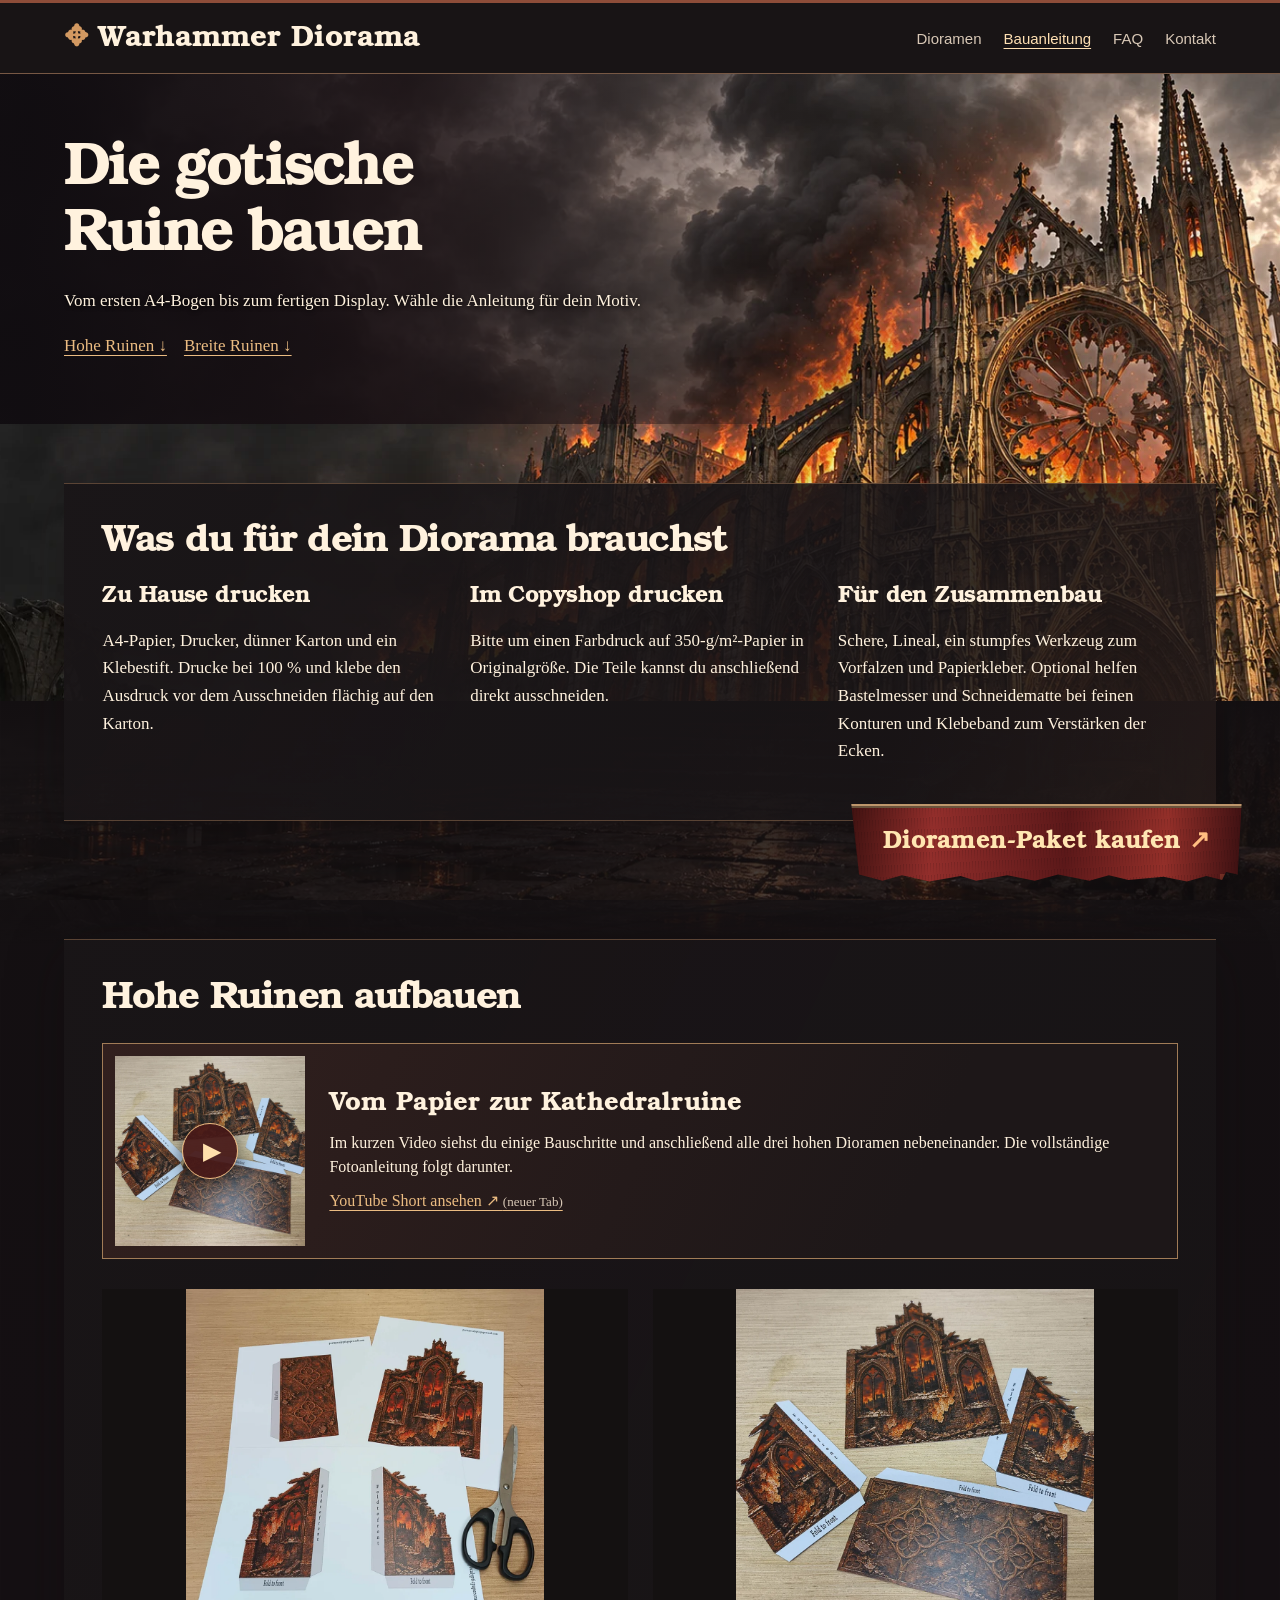
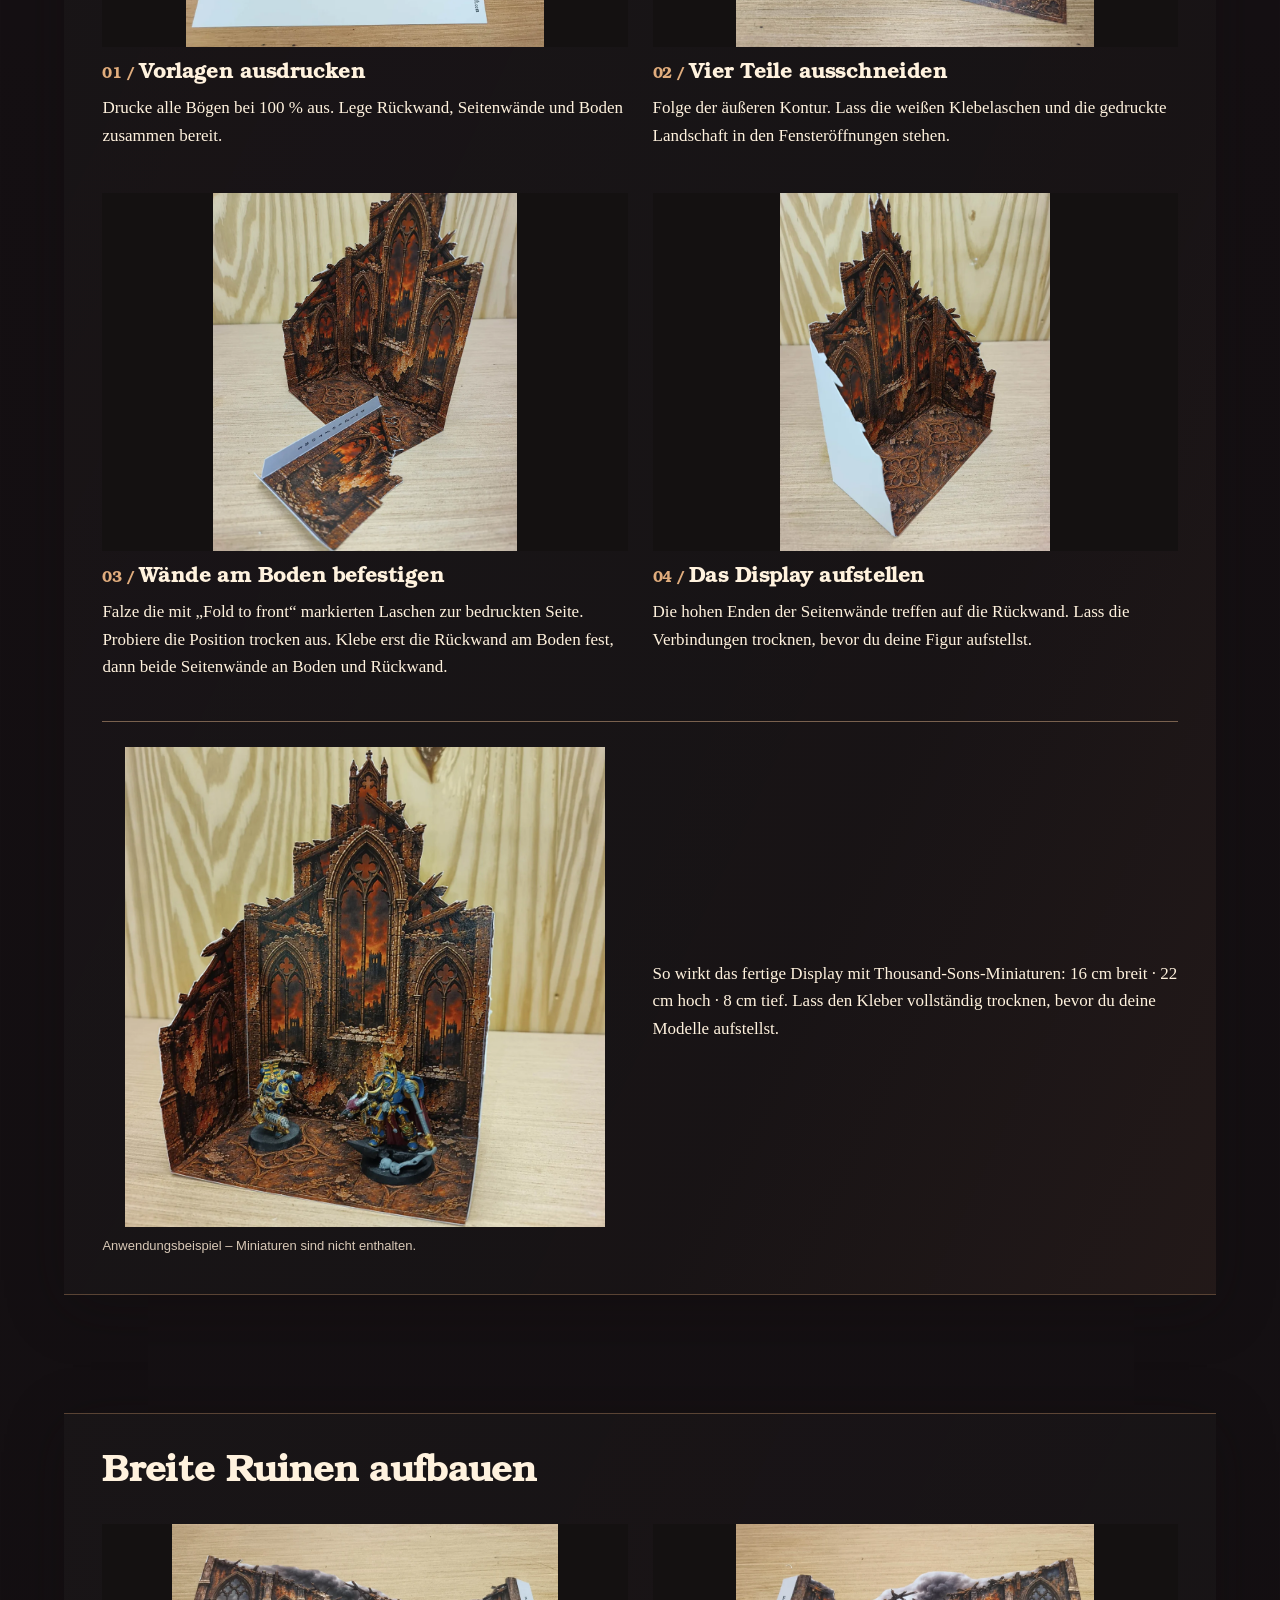
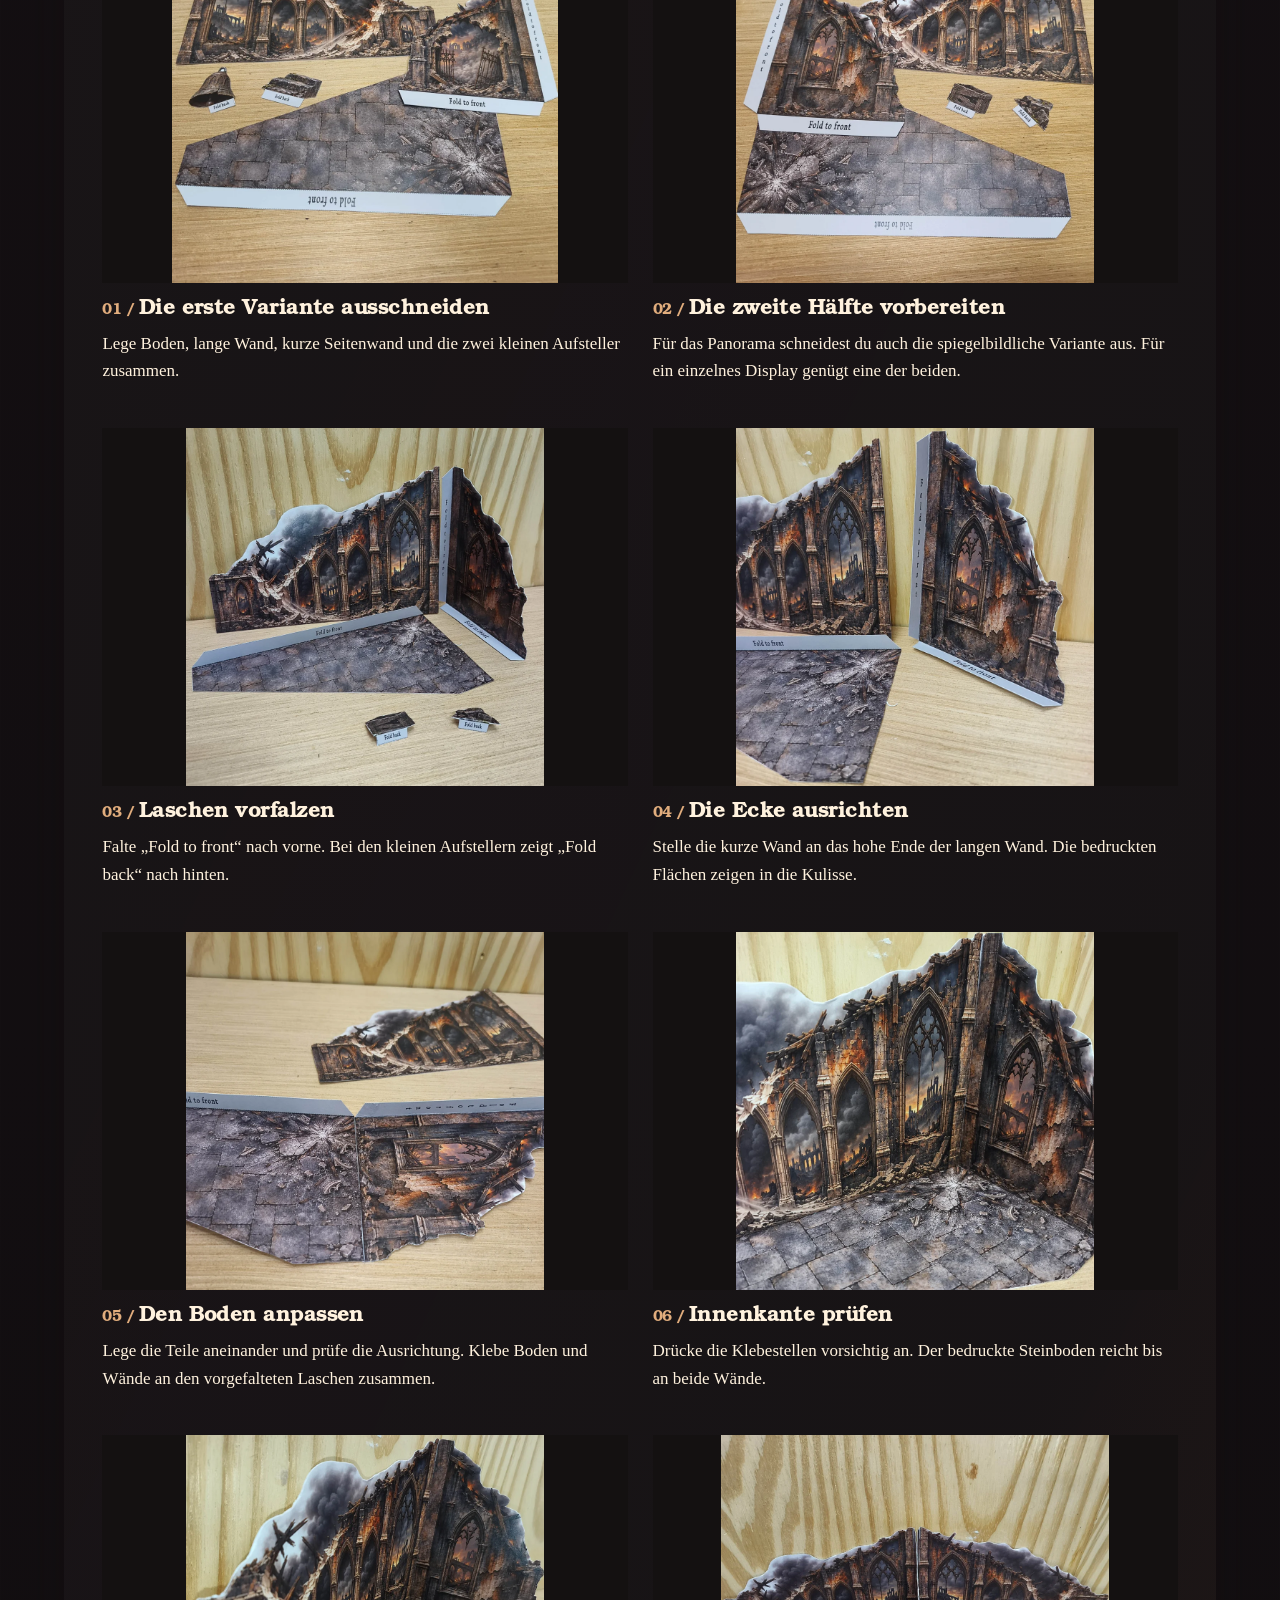
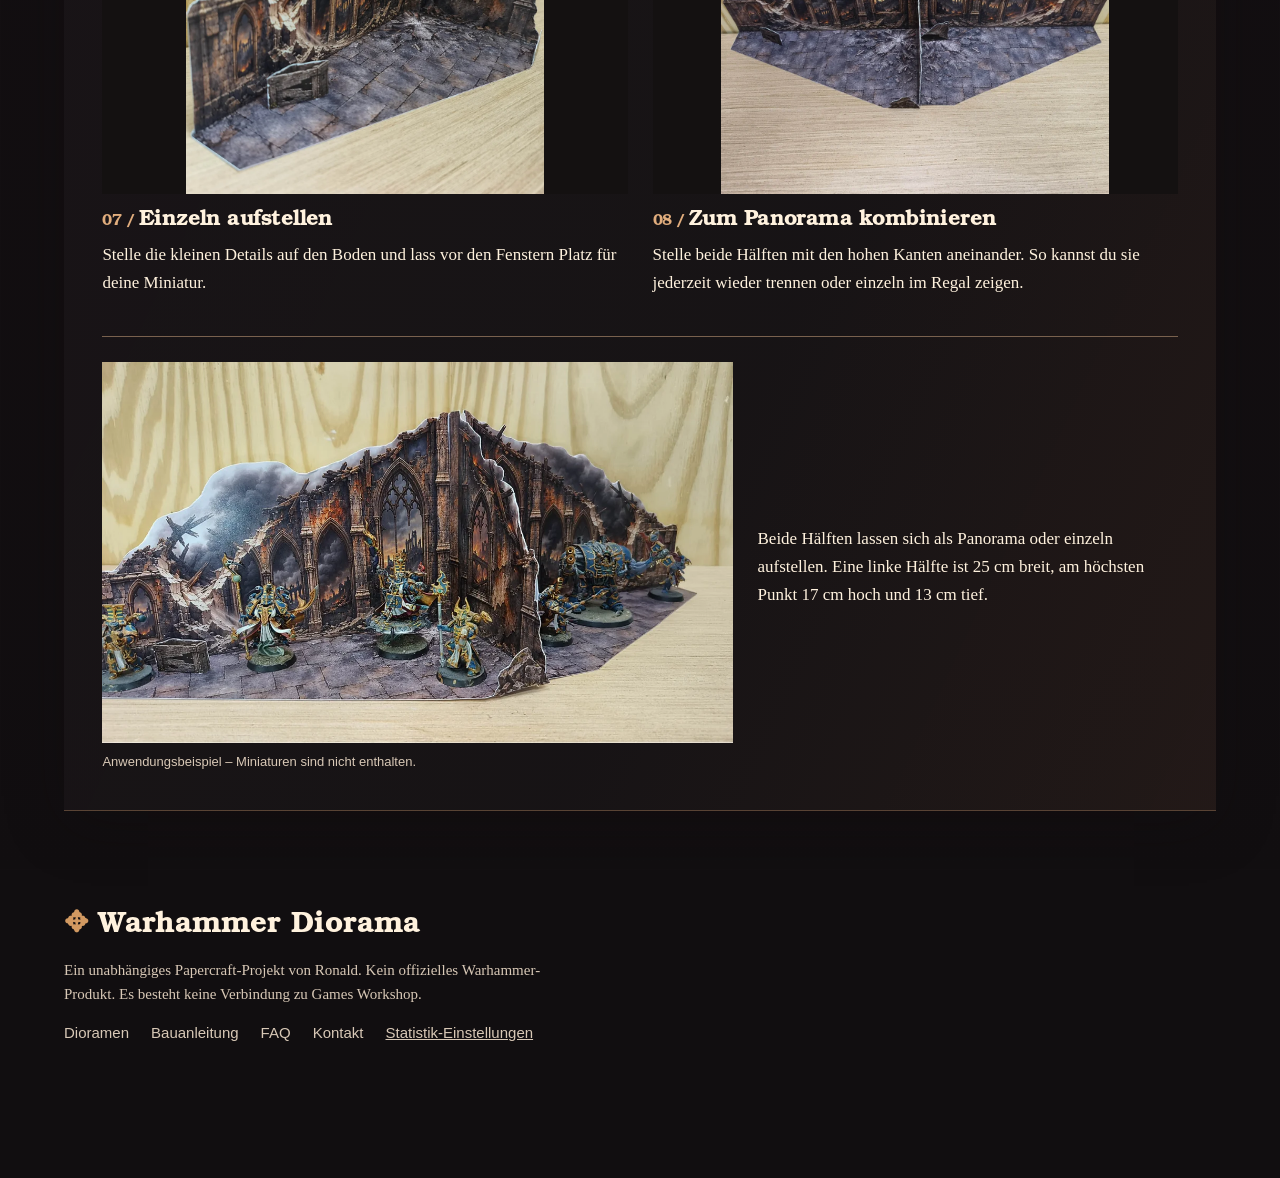
==== commit 0b3a0ce4: "Add files via upload" ====
--- a/diorama-zum-ausdrucken/index.html
+++ b/diorama-zum-ausdrucken/index.html
@@ -1,4 +1,4 @@
 <!doctype html><html lang="de"><head><meta charset="utf-8"><meta name="viewport" content="width=device-width, initial-scale=1"><title>Diorama zum Ausdrucken – Bauanleitung für gotische Ruinen</title><meta name="description" content="Mit Fotos vom A4-Ausdruck zur fertigen gotischen Papierkulisse."><meta name="theme-color" content="#171213"><link rel="icon" href="../assets/rose.svg"><link rel="stylesheet" href="../assets/style.css"><script src="../assets/site.js" defer></script></head><body><a class="skip" href="#inhalt">Zum Inhalt</a><header><div class="bar"><a class="brand" href="../index.html"><span class="sigil" aria-hidden="true">✥</span> Warhammer Diorama</a><nav aria-label="Hauptnavigation"><a href="../index.html" >Dioramen</a><a href="../diorama-zum-ausdrucken/index.html" aria-current="page">Bauanleitung</a><a href="../faq.html" >FAQ</a><a href="../kontakt.html" >Kontakt</a></nav></div></header><main id="inhalt"><section class="hero sub"><div class="inner"><div class="lead"><h1>Die gotische Ruine bauen</h1><p>Vom ersten A4-Bogen bis zum fertigen Display. Wähle die Anleitung für dein Motiv.</p><a href="#hoch">Hohe Ruinen ↓</a>　<a href="#breit">Breite Ruinen ↓</a></div></div></section><section class="zone nave" data-depth><div class="inner"><h2>Was du für dein Diorama brauchst</h2><div class="materials"><div><h3>Zu Hause drucken</h3><p>A4-Papier, Drucker, dünner Karton und ein Klebestift. Drucke bei 100 % und klebe den Ausdruck vor dem Ausschneiden flächig auf den Karton.</p></div><div><h3>Im Copyshop drucken</h3><p>Bitte um einen Farbdruck auf 350-g/m²-Papier in Originalgröße. Die Teile kannst du anschließend direkt ausschneiden.</p></div><div><h3>Für den Zusammenbau</h3><p>Schere, Lineal, ein stumpfes Werkzeug zum Vorfalzen und Papierkleber. Optional helfen Bastelmesser und Schneidematte bei feinen Konturen und Klebeband zum Verstärken der Ecken.</p></div></div></div></section><section class="zone stone"><div class="inner"><div id="hoch"><h2>Hohe Ruinen aufbauen</h2><a class="video-card video-build" href="https://www.youtube.com/shorts/90LiwAqx7kA" target="_blank" rel="noopener noreferrer">
   <span class="video-poster"><img src="../assets/hoch-2.webp" width="1000" height="1000" loading="lazy" decoding="async" alt="Ausgeschnittene Wände und Boden des hohen Dioramas vor dem Zusammenbau"><span class="video-play" aria-hidden="true">&#9654;&#65038;</span></span>
   <span class="video-copy"><strong>Vom Papier zur Kathedralruine</strong><span>Im kurzen Video siehst du einige Bauschritte und anschließend alle drei hohen Dioramen nebeneinander. Die vollständige Fotoanleitung folgt darunter.</span><span class="video-platform">YouTube Short ansehen ↗ <small>(neuer Tab)</small></span></span>
-</a><ol class="steps"><li><figure><img class="" loading="lazy" decoding="async" width="1000" height="1000" src="../assets/hoch-1.webp" alt="A4-Bögen mit drei Wandteilen, Boden und Schere"><figcaption><h3>Vorlagen ausdrucken</h3><p>Drucke alle Bögen bei 100 % aus. Lege Rückwand, Seitenwände und Boden zusammen bereit.</p></figcaption></figure></li><li><figure><img class="" loading="lazy" decoding="async" width="1000" height="1000" src="../assets/hoch-2.webp" alt="Ausgeschnittene Rückwand, zwei Seitenwände und Boden mit Laschen"><figcaption><h3>Vier Teile ausschneiden</h3><p>Folge der äußeren Kontur. Lass die weißen Klebelaschen und die gedruckte Landschaft in den Fensteröffnungen stehen.</p></figcaption></figure></li><li><figure><img class="" loading="lazy" decoding="async" width="850" height="1000" src="../assets/hoch-3.webp" alt="Erste Seitenwand steht, die zweite liegt mit gefalteter Lasche bereit"><figcaption><h3>Wände am Boden befestigen</h3><p>Falze die mit „Fold to front“ markierten Laschen zur bedruckten Seite. Probiere die Position trocken aus. Klebe erst die Rückwand am Boden fest, dann beide Seitenwände an Boden und Rückwand.</p></figcaption></figure></li><li><figure><img class="" loading="lazy" decoding="async" width="752" height="1000" src="../assets/hoch-4.webp" alt="Fertige Kathedralruine mit zwei Seitenwänden und gemustertem Boden"><figcaption><h3>Das Display aufstellen</h3><p>Die hohen Enden der Seitenwände treffen auf die Rückwand. Lass die Verbindungen trocknen, bevor du deine Figur aufstellst.</p></figcaption></figure></li></ol></div></div></section><section class="zone crypt"><div class="inner"><div id="breit"><h2>Breite Ruinen aufbauen</h2><ol class="steps"><li><figure><img class="" loading="lazy" decoding="async" width="1020" height="948" src="../assets/panorama-1.webp" alt="Ausgeschnittene Teile mit Glocke und Trümmerstück"><figcaption><h3>Die erste Variante ausschneiden</h3><p>Lege Boden, lange Wand, kurze Seitenwand und die zwei kleinen Aufsteller zusammen.</p></figcaption></figure></li><li><figure><img class="" loading="lazy" decoding="async" width="1000" height="1000" src="../assets/panorama-2.webp" alt="Spiegelbildliche Wandteile mit Kiste und Schutt"><figcaption><h3>Die zweite Hälfte vorbereiten</h3><p>Für das Panorama schneidest du auch die spiegelbildliche Variante aus. Für ein einzelnes Display genügt eine der beiden.</p></figcaption></figure></li><li><figure><img class="" loading="lazy" decoding="async" width="1000" height="1000" src="../assets/panorama-3.webp" alt="Ausgelegte Teile mit gefalteten Laschen"><figcaption><h3>Laschen vorfalzen</h3><p>Falte „Fold to front“ nach vorne. Bei den kleinen Aufstellern zeigt „Fold back“ nach hinten.</p></figcaption></figure></li><li><figure><img class="" loading="lazy" decoding="async" width="1000" height="1000" src="../assets/panorama-4.webp" alt="Seitenwand mit seitlicher und unterer Klebelasche"><figcaption><h3>Die Ecke ausrichten</h3><p>Stelle die kurze Wand an das hohe Ende der langen Wand. Die bedruckten Flächen zeigen in die Kulisse.</p></figcaption></figure></li><li><figure><img class="" loading="lazy" decoding="async" width="1000" height="1000" src="../assets/panorama-5.webp" alt="Boden und Wand flach mit vorgefalteten Klebelaschen"><figcaption><h3>Den Boden anpassen</h3><p>Lege die Teile aneinander und prüfe die Ausrichtung. Klebe Boden und Wände an den vorgefalteten Laschen zusammen.</p></figcaption></figure></li><li><figure><img class="" loading="lazy" decoding="async" width="1000" height="1000" src="../assets/panorama-6.webp" alt="Detailansicht der verklebten Innenecke"><figcaption><h3>Innenkante prüfen</h3><p>Drücke die Klebestellen vorsichtig an. Der bedruckte Steinboden reicht bis an beide Wände.</p></figcaption></figure></li><li><figure><img class="" loading="lazy" decoding="async" width="1000" height="1000" src="../assets/panorama-7.webp" alt="Einzelne breite Ruine mit Kiste im Vordergrund"><figcaption><h3>Einzeln aufstellen</h3><p>Stelle die kleinen Details auf den Boden und lass vor den Fenstern Platz für deine Miniatur.</p></figcaption></figure></li><li><figure><img class="" loading="lazy" decoding="async" width="1020" height="944" src="../assets/panorama-8.webp" alt="Zwei breite Hälften bilden ein durchgehendes Panorama"><figcaption><h3>Zum Panorama kombinieren</h3><p>Stelle beide Hälften mit den hohen Kanten aneinander. So kannst du sie jederzeit wieder trennen oder einzeln im Regal zeigen.</p></figcaption></figure></li></ol></div></div></section></main><footer><div class="inner"><div class="footername"><span class="sigil" aria-hidden="true">✥</span> Warhammer Diorama</div><p>Ein unabhängiges Papercraft-Projekt von Ronald. Kein offizielles Warhammer-Produkt. Es besteht keine Verbindung zu Games Workshop.</p><nav aria-label="Service"><a href="../index.html" >Dioramen</a><a href="../diorama-zum-ausdrucken/index.html" aria-current="page">Bauanleitung</a><a href="../faq.html" >FAQ</a><a href="../kontakt.html" >Kontakt</a><button type="button" data-consent-open>Statistik-Einstellungen</button></nav></div></footer><a class="pennant" href="../index.html#paket">Dioramen-Paket kaufen <span aria-hidden="true">↗</span></a><dialog id="consent"><h2>Statistik-Einstellungen</h2><p>Darf Google Analytics Seitenaufrufe und Klicks messen? Du kannst deine Wahl jederzeit ändern.</p><button data-choice="no">Ablehnen</button> <button data-choice="yes">Statistik erlauben</button></dialog></body></html>+</a><ol class="steps"><li><figure><img class="" loading="lazy" decoding="async" width="1000" height="1000" src="../assets/hoch-1.webp" alt="A4-Bögen mit drei Wandteilen, Boden und Schere"><figcaption><h3>Vorlagen ausdrucken</h3><p>Drucke alle Bögen bei 100 % aus. Lege Rückwand, Seitenwände und Boden zusammen bereit.</p></figcaption></figure></li><li><figure><img class="" loading="lazy" decoding="async" width="1000" height="1000" src="../assets/hoch-2.webp" alt="Ausgeschnittene Rückwand, zwei Seitenwände und Boden mit Laschen"><figcaption><h3>Vier Teile ausschneiden</h3><p>Folge der äußeren Kontur. Lass die weißen Klebelaschen und die gedruckte Landschaft in den Fensteröffnungen stehen.</p></figcaption></figure></li><li><figure><img class="" loading="lazy" decoding="async" width="850" height="1000" src="../assets/hoch-3.webp" alt="Erste Seitenwand steht, die zweite liegt mit gefalteter Lasche bereit"><figcaption><h3>Wände am Boden befestigen</h3><p>Falze die mit „Fold to front“ markierten Laschen zur bedruckten Seite. Probiere die Position trocken aus. Klebe erst die Rückwand am Boden fest, dann beide Seitenwände an Boden und Rückwand.</p></figcaption></figure></li><li><figure><img class="" loading="lazy" decoding="async" width="752" height="1000" src="../assets/hoch-4.webp" alt="Fertige Kathedralruine mit zwei Seitenwänden und gemustertem Boden"><figcaption><h3>Das Display aufstellen</h3><p>Die hohen Enden der Seitenwände treffen auf die Rückwand. Lass die Verbindungen trocknen, bevor du deine Figur aufstellst.</p></figcaption></figure></li></ol><div class="finished-display"><figure class="display-example"><img loading="lazy" decoding="async" width="1200" height="1200" src="../assets/brandruine-thousand-sons.webp" alt="Zwei Thousand-Sons-Miniaturen im hohen Papierdiorama mit brennender Kathedrale" title="Zwei Thousand-Sons-Miniaturen im hohen Papierdiorama mit brennender Kathedrale"><figcaption>Anwendungsbeispiel – Miniaturen sind nicht enthalten.</figcaption></figure><p>So wirkt das fertige Display mit Thousand-Sons-Miniaturen: 16 cm breit · 22 cm hoch · 8 cm tief. Lass den Kleber vollständig trocknen, bevor du deine Modelle aufstellst.</p></div></div></div></section><section class="zone crypt"><div class="inner"><div id="breit"><h2>Breite Ruinen aufbauen</h2><ol class="steps"><li><figure><img class="" loading="lazy" decoding="async" width="1020" height="948" src="../assets/panorama-1.webp" alt="Ausgeschnittene Teile mit Glocke und Trümmerstück"><figcaption><h3>Die erste Variante ausschneiden</h3><p>Lege Boden, lange Wand, kurze Seitenwand und die zwei kleinen Aufsteller zusammen.</p></figcaption></figure></li><li><figure><img class="" loading="lazy" decoding="async" width="1000" height="1000" src="../assets/panorama-2.webp" alt="Spiegelbildliche Wandteile mit Kiste und Schutt"><figcaption><h3>Die zweite Hälfte vorbereiten</h3><p>Für das Panorama schneidest du auch die spiegelbildliche Variante aus. Für ein einzelnes Display genügt eine der beiden.</p></figcaption></figure></li><li><figure><img class="" loading="lazy" decoding="async" width="1000" height="1000" src="../assets/panorama-3.webp" alt="Ausgelegte Teile mit gefalteten Laschen"><figcaption><h3>Laschen vorfalzen</h3><p>Falte „Fold to front“ nach vorne. Bei den kleinen Aufstellern zeigt „Fold back“ nach hinten.</p></figcaption></figure></li><li><figure><img class="" loading="lazy" decoding="async" width="1000" height="1000" src="../assets/panorama-4.webp" alt="Seitenwand mit seitlicher und unterer Klebelasche"><figcaption><h3>Die Ecke ausrichten</h3><p>Stelle die kurze Wand an das hohe Ende der langen Wand. Die bedruckten Flächen zeigen in die Kulisse.</p></figcaption></figure></li><li><figure><img class="" loading="lazy" decoding="async" width="1000" height="1000" src="../assets/panorama-5.webp" alt="Boden und Wand flach mit vorgefalteten Klebelaschen"><figcaption><h3>Den Boden anpassen</h3><p>Lege die Teile aneinander und prüfe die Ausrichtung. Klebe Boden und Wände an den vorgefalteten Laschen zusammen.</p></figcaption></figure></li><li><figure><img class="" loading="lazy" decoding="async" width="1000" height="1000" src="../assets/panorama-6.webp" alt="Detailansicht der verklebten Innenecke"><figcaption><h3>Innenkante prüfen</h3><p>Drücke die Klebestellen vorsichtig an. Der bedruckte Steinboden reicht bis an beide Wände.</p></figcaption></figure></li><li><figure><img class="" loading="lazy" decoding="async" width="1000" height="1000" src="../assets/panorama-7.webp" alt="Einzelne breite Ruine mit Kiste im Vordergrund"><figcaption><h3>Einzeln aufstellen</h3><p>Stelle die kleinen Details auf den Boden und lass vor den Fenstern Platz für deine Miniatur.</p></figcaption></figure></li><li><figure><img class="" loading="lazy" decoding="async" width="1020" height="944" src="../assets/panorama-8.webp" alt="Zwei breite Hälften bilden ein durchgehendes Panorama"><figcaption><h3>Zum Panorama kombinieren</h3><p>Stelle beide Hälften mit den hohen Kanten aneinander. So kannst du sie jederzeit wieder trennen oder einzeln im Regal zeigen.</p></figcaption></figure></li></ol><div class="finished-display panorama-example"><figure class="display-example"><img loading="lazy" decoding="async" width="1200" height="725" src="../assets/rauchpanorama-thousand-sons.webp" alt="Zwei breite Papierruinen als Panorama mit mehreren Thousand-Sons-Miniaturen" title="Zwei breite Papierruinen als Panorama mit mehreren Thousand-Sons-Miniaturen"><figcaption>Anwendungsbeispiel – Miniaturen sind nicht enthalten.</figcaption></figure><p>Beide Hälften lassen sich als Panorama oder einzeln aufstellen. Eine linke Hälfte ist 25 cm breit, am höchsten Punkt 17 cm hoch und 13 cm tief.</p></div></div></div></section></main><footer><div class="inner"><div class="footername"><span class="sigil" aria-hidden="true">✥</span> Warhammer Diorama</div><p>Ein unabhängiges Papercraft-Projekt von Ronald. Kein offizielles Warhammer-Produkt. Es besteht keine Verbindung zu Games Workshop.</p><nav aria-label="Service"><a href="../index.html" >Dioramen</a><a href="../diorama-zum-ausdrucken/index.html" aria-current="page">Bauanleitung</a><a href="../faq.html" >FAQ</a><a href="../kontakt.html" >Kontakt</a><button type="button" data-consent-open>Statistik-Einstellungen</button></nav></div></footer><a class="pennant" href="../index.html#paket">Dioramen-Paket kaufen <span aria-hidden="true">↗</span></a><dialog id="consent"><h2>Statistik-Einstellungen</h2><p>Darf Google Analytics Seitenaufrufe und Klicks messen? Du kannst deine Wahl jederzeit ändern.</p><button data-choice="no">Ablehnen</button> <button data-choice="yes">Statistik erlauben</button></dialog></body></html>
--- a/assets/style.css
+++ b/assets/style.css
@@ -5,7 +5,7 @@
 .hero{min-height:clamp(590px,48vw,760px);display:grid;align-items:center;background:linear-gradient(90deg,#100c10ed 2%,#180e12c9 31%,#1a101360 55%,transparent 78%)}.hero .inner{padding:64px 0}.hero.sub{min-height:330px}.lead{max-width:min(625px,58%)}.lead p{font-size:clamp(17px,1.3vw,20px);text-shadow:0 1px 4px black}
 h1,h2,h3{font-family:Bookman,Georgia,serif;font-weight:600;text-wrap:balance;line-height:1.1;margin:0}h1{font-size:clamp(43px,4.7vw,76px);letter-spacing:-.052em;overflow-wrap:break-word}h2{font-size:clamp(31px,3vw,48px);letter-spacing:-.043em}h3{font-size:clamp(21px,1.7vw,27px);letter-spacing:-.025em}.lead h2{font:italic clamp(21px,1.8vw,28px)/1.3 Georgia,serif;color:#ffd2a2;margin:18px 0}.action{display:inline-flex;gap:22px;align-items:center;padding:10px 17px;margin:6px 0;border:1px solid #a17752;background:#302121;color:#ffddae;text-decoration:none;font:600 16px/1.45 Georgia,serif}.action:hover{background:#50302b}
 .zone{padding:clamp(30px,4.6vw,72px) 0}.zone>.inner{padding:clamp(20px,3vw,45px);border-block:1px solid #936d4f88;background:linear-gradient(115deg,#191517f2,#181416de 72%,#251b19d9);box-shadow:0 12px 55px #100c0c50}.group{margin-top:25px}.group p,.measure{color:#e7c49c;font:14px/1.5 Arial,sans-serif}.group p{margin:6px 0 10px}.tiles{display:grid;grid-template-columns:repeat(3,1fr);gap:12px}.tile{display:flex;align-items:center;gap:12px;border:1px solid #92705780;background:#251e1b;color:var(--ink);text-decoration:none;padding:5px 12px 5px 5px;font:600 clamp(15px,1.2vw,19px)/1.25 Bookman,Georgia,serif}.tile img{width:68px;height:65px;object-fit:contain;background:#151112}.tile b{margin-left:auto;color:var(--gold)}.tile:hover{border-color:#deb281;background:#372723}.view{display:none}.view:target{display:block}.viewbox{position:relative;margin-top:18px;border:1px solid var(--line);background:#1c1718;padding:18px;display:grid;grid-template-columns:minmax(0,1fr) 1fr;align-items:center;gap:25px}.viewbox img,.feature img,.steps img{display:block;width:100%;height:auto}.viewbox img{max-height:62vh;object-fit:contain}.close{position:absolute;right:8px;top:8px;color:white;background:#231a19;font:26px/1 Arial;padding:3px 9px;text-decoration:none}.feature{display:grid;grid-template-columns:.9fr 1fr;gap:clamp(25px,4vw,65px);align-items:center}.note,.fine,small{font-size:15px;color:var(--muted)}.note{border-left:2px solid var(--line);padding-left:15px}.materials{display:grid;grid-template-columns:repeat(3,1fr);gap:28px;margin-top:20px}.materials h3{font-size:23px}.package{max-width:700px}.package small{display:block}.steps{list-style:none;margin:30px 0 0;padding:0;counter-reset:step;display:grid;grid-template-columns:1fr 1fr;gap:35px 25px}.steps li{counter-increment:step}.steps figure{margin:0}.steps img{height:clamp(205px,28vw,410px);object-fit:contain;background:#141111}.steps h3{margin-top:15px}.steps h3:before{content:counter(step,decimal-leading-zero) " / ";color:#e1ad7d;font-size:.7em}.steps p{margin:8px 0}.reading,form{max-width:760px;margin:auto}.reading details{border-bottom:1px solid #79614e;padding:17px 0}.reading summary{font:600 20px/1.4 Georgia,serif}form label{display:block;margin-top:14px}input:not([type=checkbox]),select,textarea{display:block;width:100%;background:#181516;border:1px solid #80654e;color:var(--ink);padding:9px 12px;margin-top:4px}textarea{resize:vertical}footer{background:#110e10;padding:35px 0 102px;color:var(--muted)}footer p{font-size:15px}footer nav button{border:none;background:none;padding:0;text-decoration:underline}
-.pennant{position:fixed;bottom:16px;right:3vw;z-index:6;padding:17.3px 31.7px 25.9px;color:#ffe6b2;text-decoration:none;font:600 24.5px Bookman,Georgia,serif;border-top:4px ridge #bd966c;background:repeating-linear-gradient(85deg,transparent 0 2px,#16050825 3px),linear-gradient(95deg,#411211,#922e2b 21%,#5b1819 55%,#932f29 80%,#390f11);clip-path:polygon(0 0,100% 0,99% 88%,96% 85%,95% 95%,91% 90%,86% 97%,80% 91%,71% 95%,66% 89%,61% 96%,53% 88%,47% 96%,40% 89%,32% 96%,28% 90%,20% 97%,13% 89%,8% 96%,2% 88%)}.pennant span{color:#ffbe81}.pennant:hover{filter:brightness(1.18)}.embers{position:fixed;inset:0;z-index:3;pointer-events:none;overflow:hidden}.embers i{position:absolute;left:var(--x);bottom:var(--y);width:3px;height:4px;border-radius:70%;background:#ffc38c;box-shadow:0 0 6px #ff7b3f;opacity:0;animation:rise var(--t) var(--d) linear infinite}@keyframes rise{10%{opacity:.75}95%{opacity:0;transform:translate(37px,-173px)}}dialog{max-width:min(480px,90vw);background:#231b1c;color:var(--ink);border:1px solid var(--line);padding:25px}dialog::backdrop{background:#0c090ab0}dialog button{padding:8px;background:#42292a;color:var(--ink);border:1px solid var(--line)}
+.pennant{position:fixed;bottom:16px;right:3vw;z-index:6;padding:17.3px 31.7px 25.9px;color:#ffe6b2;text-decoration:none;font:600 24.5px Bookman,Georgia,serif;border-top:4px ridge #bd966c;background:repeating-linear-gradient(85deg,transparent 0 2px,#16050825 3px),linear-gradient(95deg,#411211,#922e2b 21%,#5b1819 55%,#932f29 80%,#390f11);clip-path:polygon(0 0,100% 0,99% 88%,96% 85%,95% 95%,91% 90%,86% 97%,80% 91%,71% 95%,66% 89%,61% 96%,53% 88%,47% 96%,40% 89%,32% 96%,28% 90%,20% 97%,13% 89%,8% 96%,2% 88%)}.pennant span{color:#ffbe81}.pennant:hover{filter:brightness(1.18)}.embers{position:fixed;inset:0;z-index:3;pointer-events:none;overflow:hidden}.embers i{position:absolute;left:var(--x);bottom:var(--y);width:var(--size,3px);height:calc(var(--size,3px) + 1px);border-radius:70%;background:#ffc38c;box-shadow:0 0 6px #ff7b3f;opacity:0;animation:rise var(--t) var(--d) linear infinite}@keyframes rise{10%{opacity:.75}95%{opacity:0;transform:translate(37px,-173px)}}dialog{max-width:min(480px,90vw);background:#231b1c;color:var(--ink);border:1px solid var(--line);padding:25px}dialog::backdrop{background:#0c090ab0}dialog button{padding:8px;background:#42292a;color:var(--ink);border:1px solid var(--line)}
 @media(max-width:800px){.tiles{grid-template-columns:1fr}.materials{grid-template-columns:1fr;gap:10px}.feature{grid-template-columns:1fr}.feature img{max-height:380px;object-fit:contain}.group{margin-top:22px}.tile img{height:55px;width:65px}.bar{flex-wrap:wrap;padding:12px 0}.bar nav{gap:12px}.lead{max-width:72%}}
 @media(max-width:580px){.bar{display:grid;gap:8px}.bar nav{justify-content:space-between}.bar nav a{font-size:14px}.inner,.bar{width:92%}main:before{height:510px;background-size:cover;background-position:72% top}main:after{top:480px}.hero{min-height:0;background:linear-gradient(0deg,#151013 3%,#151013f0 52%,transparent 90%)}.hero .inner{padding:188px 0 25px}.hero.sub .inner{padding:118px 0 22px}.lead{max-width:100%}h1{font-size:clamp(36px,9vw,48px)}.lead h2{font-size:20px}.zone{padding:22px 0}.zone>.inner{padding:20px 16px}.steps,.viewbox{grid-template-columns:1fr}.steps img{height:auto;max-height:480px}.pennant{right:auto;left:50%;transform:translateX(-50%);white-space:nowrap;bottom:max(8px,env(safe-area-inset-bottom));font-size:21.6px}.viewbox{gap:14px}.viewbox img{max-height:45vh}}
 @media(prefers-reduced-motion:reduce){.embers{display:none}}
@@ -70,40 +70,23 @@
   z-index: 2;
   pointer-events: none;
 }
-.atmosphere-edge { position: absolute; top: 0; bottom: 0; width: min(5vw, 80px); }
+.atmosphere-edge { position: absolute; top: 0; bottom: 0; width: min(12vw, 180px); }
 .atmosphere-left { left: 0; }
 .atmosphere-right { right: 0; transform: scaleX(-1); }
-.flame {
-  position: absolute;
-  bottom: var(--offset);
-  left: -28px;
-  width: 82px;
-  height: 200px;
-  transform-origin: bottom center;
-  border-radius: 70% 15% 60% 25%;
-  background:
-    radial-gradient(ellipse at 40% 85%, #ffedb2b8 0, #ffb13a99 10%, transparent 27%),
-    radial-gradient(ellipse at 38% 78%, #ff6519a6 5%, #b9221555 32%, transparent 64%);
-  animation: flame-rise var(--duration) var(--delay) ease-in-out infinite;
-}
+
 .smoke {
   position: absolute;
   bottom: var(--offset);
-  left: -65px;
-  width: 175px;
-  height: 330px;
+  left: -85px;
+  width: 280px;
+  height: 410px;
   background:
-    radial-gradient(ellipse at 35% 65%, #b4a6a13d, transparent 60%),
-    radial-gradient(ellipse at 65% 36%, #91858830, transparent 55%);
+    radial-gradient(ellipse at 35% 65%, #c3b9b16b, transparent 60%),
+    radial-gradient(ellipse at 65% 36%, #a29ca35c, transparent 55%);
   opacity: 0;
   animation: cathedral-smoke 17s var(--delay) ease-in-out infinite;
 }
-@keyframes flame-rise {
-  0% { opacity: 0; transform: translateY(55px) scale(.7, .7) rotate(-8deg); }
-  25% { opacity: .85; }
-  55% { opacity: .6; transform: translate(8px, -38px) scale(1, 1.2) rotate(7deg); }
-  100% { opacity: 0; transform: translate(-10px, -173px) scale(.45, 1.5) rotate(-10deg); }
-}
+
 @keyframes cathedral-smoke {
   0% { opacity: 0; transform: translate(-20px, 80px) scale(.75); }
   35% { opacity: .8; }
@@ -122,8 +105,7 @@
   .video-play { width: 42px; height: 42px; font-size: 19px; }
   .pennant { white-space: normal; width: max-content; padding-inline: 20px; }
   .atmosphere-edge { width: 4vw; }
-  .flame { left: -44px; width: 66px; height: 160px; }
-  .smoke { left: -110px; width: 140px; }
+  .smoke { width:170px; height:300px; left:-105px; }
 }
 @media (max-width: 360px) {
   .video-card { grid-template-columns: 1fr; }
@@ -132,3 +114,14 @@
 @media (prefers-reduced-motion: reduce) {
   .atmosphere { display: none; }
 }
+
+/* Product examples retain the original empty models and all assembly photographs. */
+.display-example{margin:0;min-width:0}
+.display-example figcaption{font:13px/1.5 Arial,sans-serif;color:var(--muted);margin-top:9px}
+.model-photos{min-width:0}
+.model-photos details{font-size:15px}
+.model-photos summary{color:var(--gold);padding:7px 0}
+.finished-display{margin-top:32px;padding-top:25px;border-top:1px solid #79614e;display:grid;grid-template-columns:minmax(0,1fr) 1fr;gap:25px;align-items:center}
+.finished-display img{display:block;width:100%;height:auto;max-height:480px;object-fit:contain}
+.panorama-example{grid-template-columns:1.5fr 1fr}
+@media(max-width:580px){.finished-display{grid-template-columns:1fr;gap:12px}}
